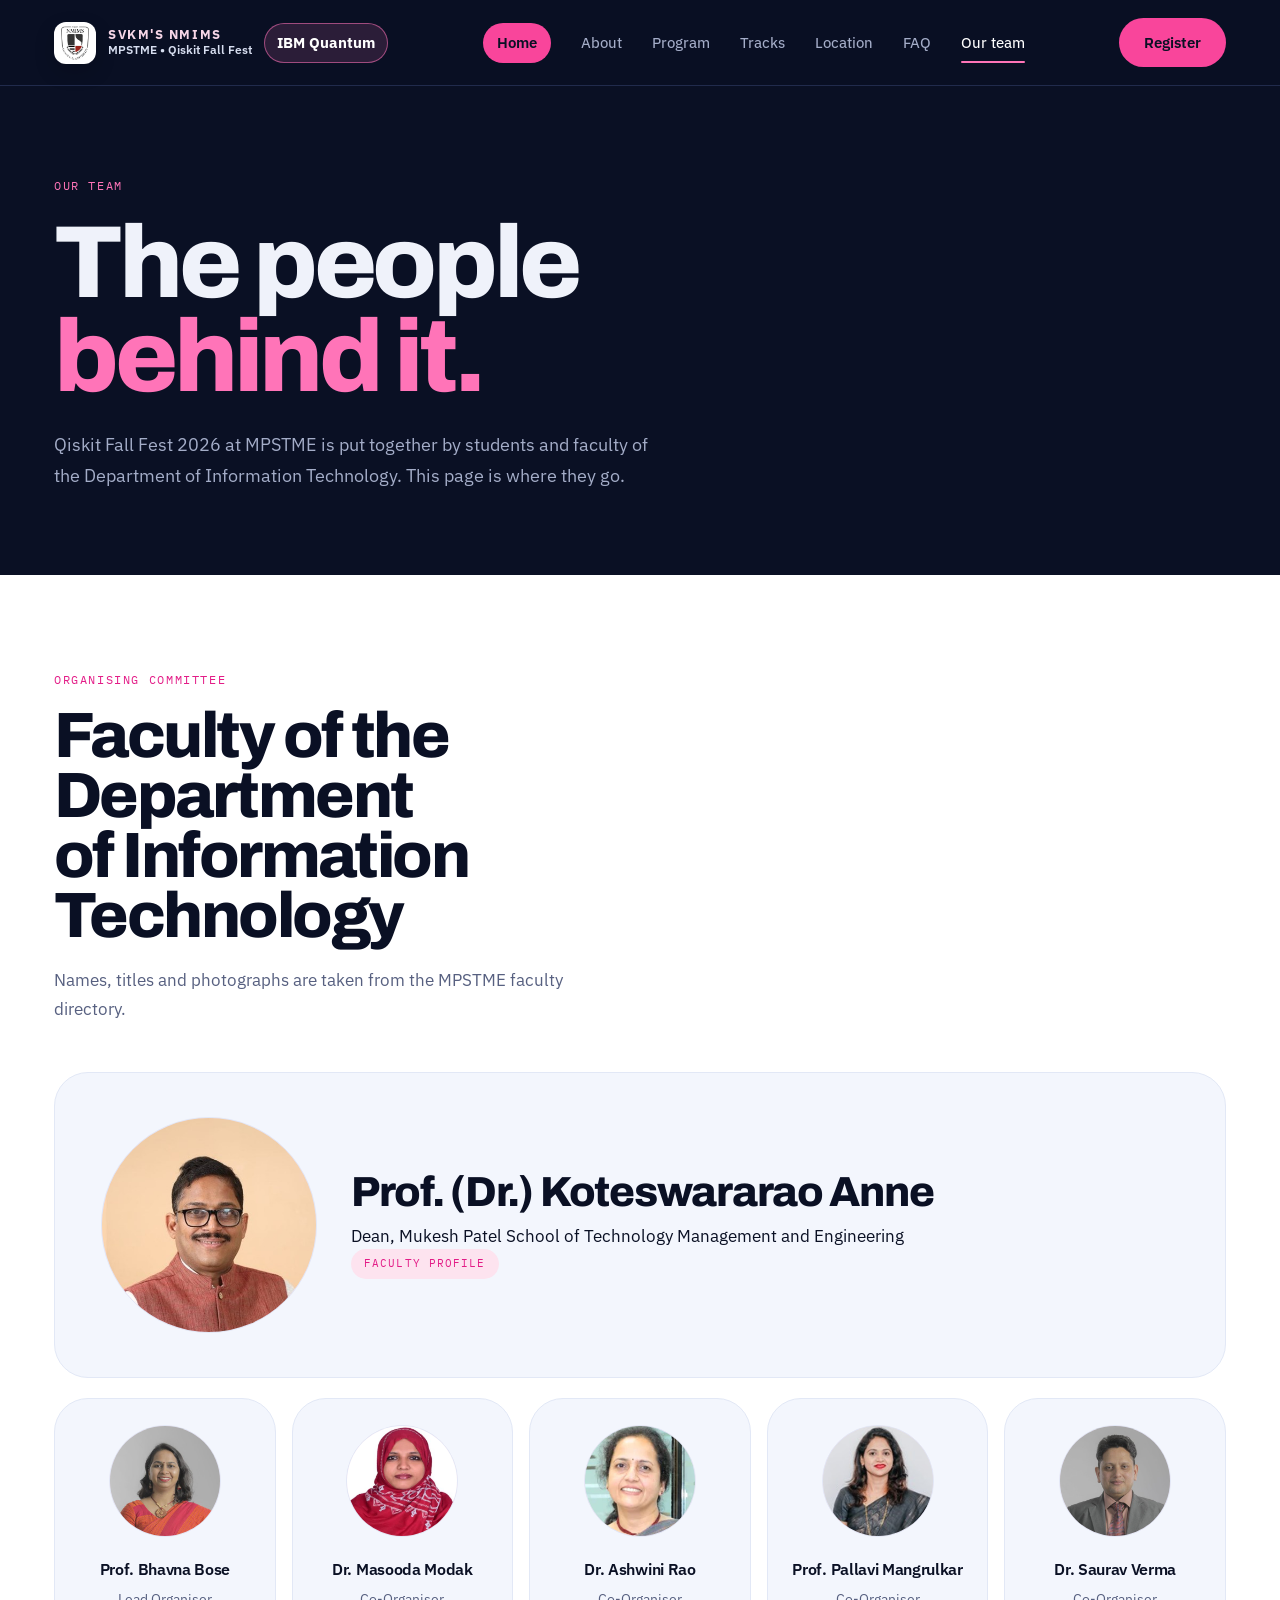
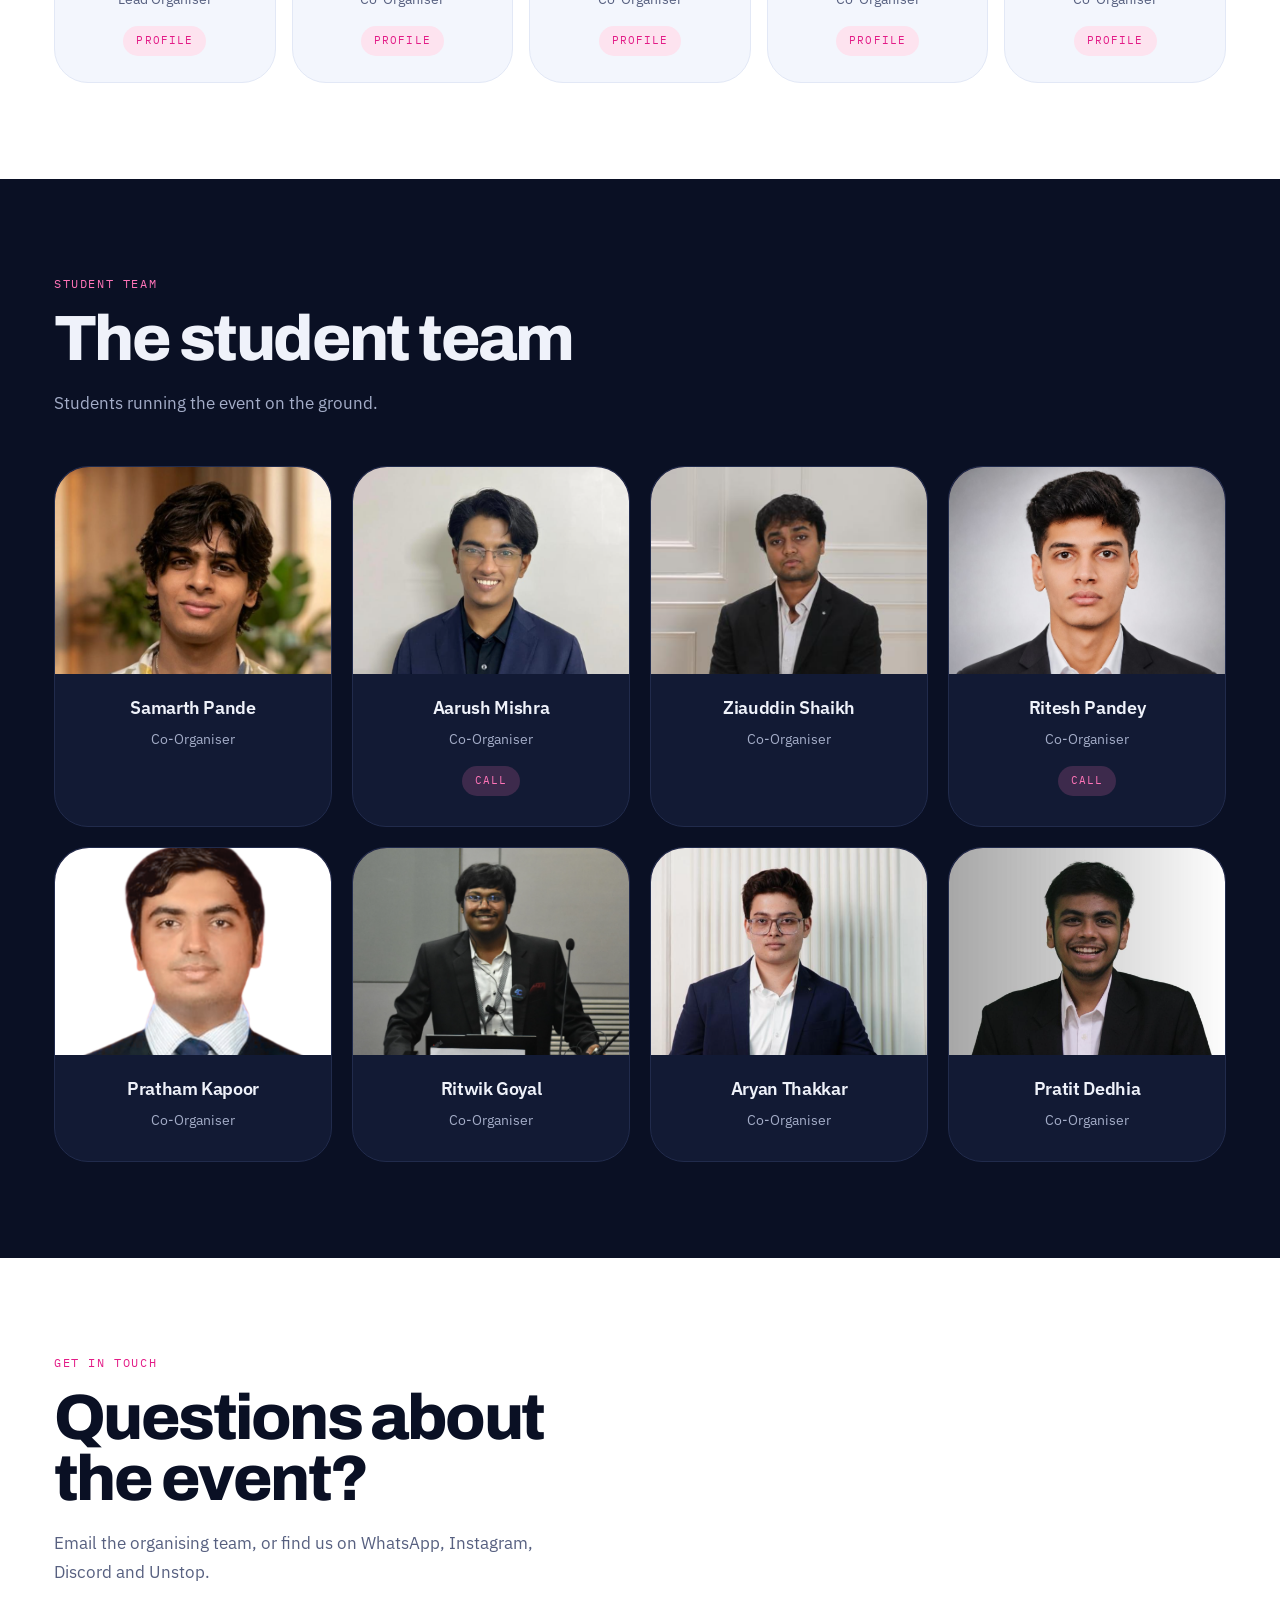
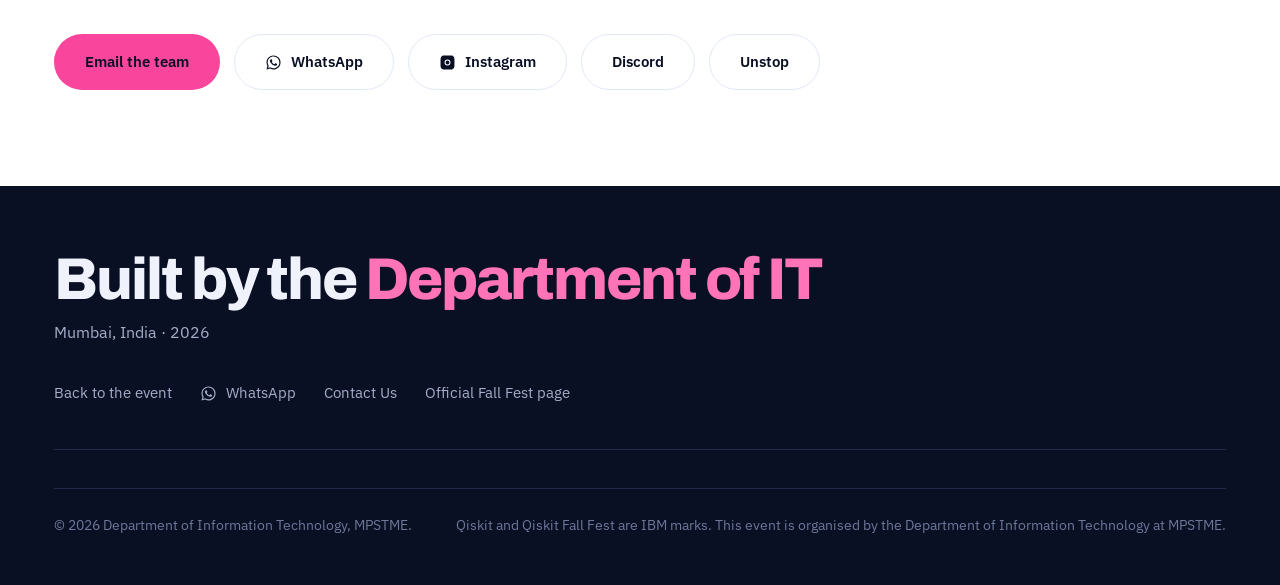
==== team.html @ a843809d "Finalchanges" ====
<!doctype html>
<html lang="en">
<head>
<meta charset="utf-8">
<meta name="viewport" content="width=device-width, initial-scale=1">
<title>Our team — Qiskit Fall Fest 2026 at MPSTME</title>
<meta name="description" content="The students and faculty organising Qiskit Fall Fest 2026 at MPSTME, Mumbai, from the Department of Information Technology.">
<meta name="theme-color" content="#0A1024">

<meta property="og:type" content="website">
<meta property="og:title" content="Our team — Qiskit Fall Fest 2026 at MPSTME">
<meta property="og:description" content="The students and faculty organising Qiskit Fall Fest 2026 at MPSTME, Mumbai.">
<meta property="og:image" content="https://ibm-qiskit-website.vercel.app/assets/og-image.png">
<meta property="og:image:width" content="1200">
<meta property="og:image:height" content="630">
<meta property="og:url" content="https://ibm-qiskit-website.vercel.app/team.html">
<meta name="twitter:card" content="summary_large_image">
<meta name="twitter:image" content="https://ibm-qiskit-website.vercel.app/assets/og-image.png">

<link rel="icon" href="assets/favicon.png">
<link rel="apple-touch-icon" href="assets/favicon.png">

<link rel="preconnect" href="https://fonts.gstatic.com" crossorigin>
<link rel="stylesheet" href="https://fonts.googleapis.com/css2?family=Archivo:wght@600;700;800&family=IBM+Plex+Sans:wght@400;450;500;600;700&family=IBM+Plex+Mono:wght@400;500&display=swap">
<style>
/* ============================================================
   Our team — shares the design language of index.html.
   Only the rules this page actually uses are repeated here.
   ============================================================ */
:root{
  --navy:#0A1024; --navy-2:#121A34; --navy-3:#1A2447; --navy-line:#212B4C;
  --white:#FFFFFF; --paper:#F3F6FD;
  --pink:#F9459B; --pink-lite:#FF74B8; --pink-deep:#E31C87;
  --display:'Archivo','IBM Plex Sans',ui-sans-serif,system-ui,sans-serif;
  --r-xl:34px; --r-lg:26px; --r-md:18px; --pill:999px;
}
.on-navy{
  --surface:var(--navy); --on:#EFF2FA; --muted:#A4ADC8; --faint:#6D7799;
  --card:var(--navy-2); --card-hover:var(--navy-3); --border:var(--navy-line);
  --accent:var(--pink-lite); --chip-bg:rgba(255,116,184,.18); --chip-fg:var(--pink-lite);
}
.on-white{
  --surface:var(--white); --on:#0A1024; --muted:#576080; --faint:#8B94B2;
  --card:var(--paper); --card-hover:#EAF0FC; --border:#E2E8F6;
  --accent:var(--pink-deep); --chip-bg:#FDE3EF; --chip-fg:var(--pink-deep);
}

*,*::before,*::after{box-sizing:border-box;}
html{-webkit-text-size-adjust:100%;scroll-behavior:smooth;}
body{
  margin:0;background:var(--navy);color:#EFF2FA;
  font-family:'IBM Plex Sans',ui-sans-serif,system-ui,sans-serif;
  font-size:16px;line-height:1.6;-webkit-font-smoothing:antialiased;overflow-x:hidden;
}
a{color:inherit;text-decoration:none;}
:focus-visible{outline:2px solid var(--pink-lite);outline-offset:3px;border-radius:6px;}
h1,h2,h3,h4{margin:0;text-wrap:balance;}
h1,h2{font-family:var(--display);font-weight:800;letter-spacing:-.04em;}
h3,h4{letter-spacing:-.02em;}
p{margin:0;}
img{max-width:100%;display:block;}
.shell{max-width:1220px;margin:0 auto;padding:0 24px;width:100%;}
.label{font-family:'IBM Plex Mono',ui-monospace,monospace;font-size:11.5px;letter-spacing:.14em;text-transform:uppercase;color:var(--accent);}

.skip{position:absolute;left:16px;top:-100px;z-index:200;background:var(--pink);color:#0A1024;font-weight:600;font-size:14.5px;padding:12px 22px;border-radius:var(--pill);transition:top .25s ease;}
.skip:focus{top:16px;}

/* ---------- buttons ---------- */
.btn{display:inline-flex;align-items:center;gap:10px;border-radius:var(--pill);border:1px solid transparent;font-size:15px;font-weight:600;padding:15px 30px;cursor:pointer;transition:background .3s,color .3s,border-color .3s,transform .3s;}
.btn-primary{background:var(--pink);color:#0A1024;}
.btn-primary:hover{background:var(--pink-lite);transform:translateY(-2px);}
.btn-ghost{background:transparent;color:var(--on);border-color:var(--border);}
.btn-ghost:hover{border-color:var(--accent);transform:translateY(-2px);}

/* ---------- nav ---------- */
.nav{position:fixed;top:0;left:0;right:0;z-index:100;background:rgba(10,16,36,.92);backdrop-filter:blur(14px);-webkit-backdrop-filter:blur(14px);border-bottom:1px solid var(--navy-line);}
.nav-in{display:flex;align-items:center;justify-content:space-between;gap:24px;padding:18px 0;}
.identity{display:flex;align-items:center;gap:12px;}
.brand{display:flex;align-items:center;gap:12px;font-weight:600;font-size:16.5px;white-space:nowrap;color:#EFF2FA;}
.ibm-quantum{display:inline-flex;align-items:center;padding:7px 12px;border:1px solid rgba(255,116,184,.55);border-radius:var(--pill);font-size:15px;font-weight:700;color:#fff;background:rgba(255,116,184,.14);}
.association-logos{display:flex;align-items:center;gap:8px;padding-left:14px;border-left:1px solid rgba(255,255,255,.2);}
.association-logos img{display:block;width:auto;height:36px;max-width:72px;object-fit:contain;background:#fff;padding:3px;border-radius:6px;}
.nav-links{display:flex;align-items:center;gap:30px;}
.nav-links a{position:relative;font-size:15px;font-weight:450;color:#A4ADC8;transition:color .25s;}
.nav-links a:hover{color:#fff;}
.nav-links a.home-link{padding:8px 14px;border-radius:var(--pill);background:var(--pink);color:#0A1024;font-weight:600;}
.nav-links a.home-link:hover{background:var(--pink-lite);color:#0A1024;}
.nav-links a[aria-current="page"]{color:#fff;}
.nav-links a[aria-current="page"]::after{content:"";position:absolute;left:0;right:0;bottom:-8px;height:2px;background:var(--pink-lite);border-radius:var(--pill);}
.nav .btn{padding:12px 24px;font-size:14.5px;}
.menu-btn{display:none;background:transparent;border:1px solid var(--navy-line);border-radius:var(--pill);color:#EFF2FA;font:inherit;font-size:14.5px;font-weight:500;padding:11px 22px;cursor:pointer;transition:border-color .3s;}
.menu-btn:hover{border-color:var(--pink-lite);}
.menu{display:none;overflow:hidden;max-height:0;transition:max-height .45s cubic-bezier(.3,.8,.3,1);}
.menu-in{padding:6px 0 22px;display:flex;flex-direction:column;gap:2px;}
.menu-in a{padding:14px 18px;border-radius:var(--r-md);font-size:16px;color:#A4ADC8;transition:background .25s,color .25s;}
.menu-in a:hover{background:var(--navy-2);color:#fff;}
.menu-in a.home-link{background:var(--pink);color:#0A1024;font-weight:600;}
.menu-in a.home-link:hover{background:var(--pink-lite);color:#0A1024;}
.menu-in .btn{margin-top:10px;justify-content:center;}
@media (max-width:980px){
  .nav-links{display:none;}
  .menu-btn{display:inline-block;}
  .menu{display:block;}
  .menu.open{max-height:460px;}
  .nav-in>.btn{display:none;}
}
@media (max-width:1280px){
  .association-logos{display:none;}
}
@media (max-width:600px){
  .brand{gap:6px;font-size:12.5px;}
  .ibm-quantum{padding:5px 7px;font-size:11px;}
}

/* ---------- page header ---------- */
.page-head{background:var(--surface);color:var(--on);padding:172px 0 84px;position:relative;overflow:hidden;}
.page-head h1{font-size:clamp(46px,8vw,104px);line-height:.92;margin:18px 0 26px;max-width:13ch;}
.page-head h1 .accent{color:var(--accent);}
.page-head p{font-size:18px;line-height:1.7;color:var(--muted);max-width:56ch;}

/* ---------- sections ---------- */
.sec{padding:96px 0;background:var(--surface);color:var(--on);position:relative;}
.sec-head{margin-bottom:48px;max-width:74ch;}
.sec-head .label{display:block;margin-bottom:16px;}
.sec-head h2{font-size:clamp(32px,5.4vw,64px);line-height:.94;max-width:16ch;}
.sec-head p{margin-top:20px;font-size:17px;color:var(--muted);line-height:1.7;max-width:52ch;}

/* ---------- team grid ---------- */
.team{display:grid;grid-template-columns:repeat(4,1fr);gap:20px;}
.team.five{grid-template-columns:repeat(5,1fr);gap:16px;}
.team.five .member{padding:26px 16px;}
.team.five .avatar{width:112px;height:112px;}
.team.five h3{font-size:16px;}
.member{
  background:var(--card);border:1px solid var(--border);border-radius:var(--r-xl);
  padding:30px 24px;text-align:center;
  display:flex;flex-direction:column;justify-content:flex-start;
  transition:transform .4s ease,border-color .4s ease,background .4s ease;
}
.member:hover{transform:translateY(-6px);border-color:var(--accent);background:var(--card-hover);}
.avatar{
  position:relative;
  width:132px;height:132px;border-radius:50%;margin:0 auto 20px;
  display:flex;align-items:center;justify-content:center;overflow:hidden;
  background:rgba(249,69,155,.14);border:1px solid var(--border);
  font-family:var(--display);font-weight:700;font-size:40px;letter-spacing:-.03em;color:var(--accent);
}
.avatar img{position:absolute;inset:0;width:100%;height:100%;object-fit:cover;}
.student-team .member{padding:0 24px 30px;}
.student-team .avatar{width:calc(100% + 48px);height:auto;aspect-ratio:4 / 3;margin:0 -24px 20px;border:0;border-radius:var(--r-xl) var(--r-xl) 0 0;font-size:0;}
.student-team .ritesh-photo{object-position:center 10%;}
.student-team .pratham-photo{object-position:center 15%;}
.member h3{font-size:18px;font-weight:600;margin-bottom:5px;}
.member .role{display:block;font-size:14px;color:var(--muted);}
.member .member-links{margin-top:auto;padding-top:16px;}
.member-links{display:flex;justify-content:center;flex-wrap:wrap;gap:8px;}
.member-links a{
  font-family:'IBM Plex Mono',monospace;font-size:11px;letter-spacing:.1em;text-transform:uppercase;
  color:var(--chip-fg);background:var(--chip-bg);border-radius:var(--pill);padding:6px 13px;transition:opacity .25s;
}
.member-links a:hover{opacity:.75;}
.member.tba{opacity:.72;border-style:dashed;}

/* the lead organiser gets a wider, featured card */
.lead-card{
  display:grid;grid-template-columns:auto 1fr;gap:34px;align-items:center;
  background:var(--card);border:1px solid var(--border);border-radius:var(--r-xl);
  padding:34px 38px;margin-bottom:20px;
  transition:transform .4s ease,border-color .4s ease;
}
.lead-card:hover{transform:translateY(-4px);border-color:var(--accent);}
.lead-card .avatar{width:184px;height:184px;margin:0;font-size:54px;flex:none;}
.dean-card{padding:44px 46px;}
.dean-card .avatar{width:216px;height:216px;font-size:62px;}
.dean-card h3{font-size:clamp(30px,4.4vw,52px);}
.dean-card .role{font-size:17.5px;max-width:38ch;}
@media (max-width:700px){.dean-card{padding:32px 24px;}.dean-card .avatar{width:170px;height:170px;}}
.lead-card h3{font-family:var(--display);font-weight:800;font-size:clamp(26px,3.6vw,42px);letter-spacing:-.03em;line-height:1;margin-bottom:10px;}
.lead-card .role{font-size:16.5px;margin-bottom:18px;}
.lead-card .member-links{justify-content:flex-start;}
@media (max-width:700px){
  .lead-card{grid-template-columns:1fr;justify-items:center;text-align:center;padding:30px 24px;}
  .lead-card .member-links{justify-content:center;}
}
.member.tba .avatar{color:var(--faint);background:transparent;}

/* ---------- footer ---------- */
.foot{background:var(--navy);color:#EFF2FA;padding:66px 0 48px;}
.built{display:flex;align-items:flex-end;justify-content:space-between;gap:36px;flex-wrap:wrap;padding-bottom:44px;margin-bottom:38px;border-bottom:1px solid var(--navy-line);}
.built h3{font-family:var(--display);font-weight:800;font-size:clamp(30px,4.6vw,62px);line-height:.94;letter-spacing:-.035em;margin-bottom:12px;}
.built h3 .accent{color:var(--pink-lite);}
.built .place{font-size:15.5px;color:#A4ADC8;}
.built-links{display:flex;flex-wrap:wrap;gap:12px 28px;font-size:15px;}
.built-links a{color:#A4ADC8;transition:color .25s;}
.built-links a:hover{color:#fff;}
.legal{display:flex;justify-content:space-between;gap:18px;flex-wrap:wrap;border-top:1px solid var(--navy-line);padding-top:26px;font-size:13.5px;color:#6D7799;}

@media (max-width:1180px){ .team.five{grid-template-columns:repeat(3,1fr);} }
@media (max-width:1000px){ .team,.team.five{grid-template-columns:repeat(2,1fr);} .sec{padding:72px 0;} .page-head{padding:132px 0 64px;} }
@media (max-width:560px){ .team,.team.five{grid-template-columns:1fr;} }

@media print{
  .nav,.skip{display:none !important;}
  *{background:transparent !important;color:#000 !important;}
  .member{border:1pt solid #999 !important;}
}

/* ---------- social icons ---------- */
.social-ico{width:17px;height:17px;flex:none;display:block;fill:currentColor;}
a:has(> .social-ico){display:inline-flex;align-items:center;gap:9px;}
</style>
</head>
<body>
<a class="skip" href="#main">Skip to content</a>

<header class="nav" id="nav">
  <div class="shell">
    <div class="nav-in">
      <div class="identity">
        <a class="brand" href="index.html" aria-label="SVKM's NMIMS MPSTME Qiskit Fall Fest">
          <img src="assets/nmims-logo-final.jpg" alt="SVKM's NMIMS logo" width="42" height="42" style="object-fit:contain;background:#fff;border-radius:12px;padding:4px;box-shadow:0 8px 20px rgba(0,0,0,.18);">
          <span style="display:flex;flex-direction:column;line-height:1.15;">
            <strong style="font-size:13px;letter-spacing:.12em;text-transform:uppercase;color:#F6D6E7;">SVKM'S NMIMS</strong>
            <span style="font-size:12px;color:#D7DEF0;">MPSTME • Qiskit Fall Fest</span>
          </span>
        </a>
        <a class="ibm-quantum" href="https://www.ibm.com/quantum" target="_blank" rel="noopener">IBM Quantum</a>
        <div class="association-logos" aria-label="In association with CSI MPSTME and Computer Society of India">
          <img src="assets/csi-mpstme-logo.png" alt="CSI MPSTME" width="72" height="36">
          <img src="assets/csi-logo.png" alt="Computer Society of India" width="72" height="36">
        </div>
      </div>
      <nav class="nav-links">
        <a class="home-link" href="index.html">Home</a>
        <a href="index.html#about">About</a>
        <a href="index.html#program">Program</a>
        <a href="index.html#tracks">Tracks</a>
        <a href="index.html#venue">Location</a>
        <a href="index.html#faq">FAQ</a>
        <a href="team.html" aria-current="page">Our team</a>
      </nav>
      <a class="btn btn-primary" href="https://forms.cloud.microsoft/Pages/ResponsePage.aspx?id=SEPx0bXxCUqsmX6_ITy8gUTjGoNv6r5Mg-uGk0FUzYRUQldSRUdJNUZYMjQzQ0g0N0JBTDYxWVNPTS4u" target="_blank" rel="noopener">Register</a>
      <button class="menu-btn" id="menuBtn" type="button" aria-expanded="false" aria-controls="menu">Menu</button>
    </div>
    <div class="menu" id="menu">
      <div class="menu-in">
        <a class="home-link" href="index.html">Home</a>
        <a href="index.html#about">About</a>
        <a href="index.html#program">Program</a>
        <a href="index.html#tracks">Tracks</a>
        <a href="index.html#speakers">Speakers</a>
        <a href="index.html#venue">Location</a>
        <a href="index.html#faq">FAQ</a>
        <a href="team.html" aria-current="page">Our team</a>
        <a class="btn btn-primary" href="https://forms.cloud.microsoft/Pages/ResponsePage.aspx?id=SEPx0bXxCUqsmX6_ITy8gUTjGoNv6r5Mg-uGk0FUzYRUQldSRUdJNUZYMjQzQ0g0N0JBTDYxWVNPTS4u" target="_blank" rel="noopener">Register</a>
      </div>
    </div>
  </div>
</header>

<main id="main" tabindex="-1">

<section class="page-head on-navy">
  <div class="shell">
    <span class="label">Our team</span>
    <h1>The people <span class="accent">behind it.</span></h1>
    <p>Qiskit Fall Fest 2026 at MPSTME is put together by students and faculty of the Department of Information Technology. This page is where they go.</p>
  </div>
</section>

<section class="sec on-white">
  <div class="shell">
    <div class="sec-head">
      <span class="label">Organising committee</span>
      <h2>Faculty of the Department of Information Technology</h2>
      <p>Names, titles and photographs are taken from the MPSTME faculty directory.</p>
    </div>

    <div class="lead-card dean-card">
      <div class="avatar">KA<img src="assets/team-koteswararao-anne.jpg" alt="Prof. (Dr.) Koteswararao Anne" width="216" height="216" onerror="this.remove()"></div>
      <div class="body">
        <h3>Prof. (Dr.) Koteswararao Anne</h3>
        <span class="role">Dean, Mukesh Patel School of Technology Management and Engineering</span>
        <div class="member-links">
          <a href="https://engineering.nmims.edu/faculty/dr-koteswararao-anne/" target="_blank" rel="noopener">Faculty profile</a>
        </div>
      </div>
    </div>

    <div class="team five">
      <article class="member">
        <div class="avatar">BB<img src="assets/team-bhavna-bose.jpg" alt="Prof. Bhavna Bose" width="132" height="132" onerror="this.remove()"></div>
        <h3>Prof. Bhavna Bose</h3>
        <span class="role">Lead Organiser</span>
        <div class="member-links"><a href="https://engineering.nmims.edu/faculty/prof-bhavna-bose/" target="_blank" rel="noopener">Profile</a></div>
      </article>
      <article class="member">
        <div class="avatar">MM<img src="assets/team-masooda-modak.jpg" alt="Dr. Masooda Modak" onerror="this.remove()" width="132" height="132"></div>
        <h3>Dr. Masooda Modak</h3>
        <span class="role">Co-Organiser</span>
        <div class="member-links"><a href="https://engineering.nmims.edu/faculty/prof-masooda-modak/" target="_blank" rel="noopener">Profile</a></div>
      </article>
      <article class="member">
        <div class="avatar">AR<img src="assets/team-ashwini-rao.jpg" alt="Dr. Ashwini Rao" onerror="this.remove()" width="132" height="132"></div>
        <h3>Dr. Ashwini Rao</h3>
        <span class="role">Co-Organiser</span>
        <div class="member-links"><a href="https://engineering.nmims.edu/faculty/dr-ashwini-rao/" target="_blank" rel="noopener">Profile</a></div>
      </article>
      <article class="member">
        <div class="avatar">PM<img src="assets/team-pallavi-mangrulkar.jpg" alt="Prof. Pallavi Mangrulkar" width="132" height="132" onerror="this.remove()"></div>
        <h3>Prof. Pallavi Mangrulkar</h3>
        <span class="role">Co-Organiser</span>
        <div class="member-links"><a href="https://engineering.nmims.edu/faculty/prof-pallavi-mangrulkar/" target="_blank" rel="noopener">Profile</a></div>
      </article>
      <article class="member">
        <div class="avatar">SV<img src="assets/team-saurav-verma.jpg" alt="Dr. Saurav Verma" onerror="this.remove()" width="132" height="132"></div>
        <h3>Dr. Saurav Verma</h3>
        <span class="role">Co-Organiser</span>
        <div class="member-links"><a href="https://engineering.nmims.edu/faculty/dr-saurav-verma/" target="_blank" rel="noopener">Profile</a></div>
      </article>
    </div>
  </div>
</section>

<section class="sec on-navy">
  <div class="shell">
    <div class="sec-head">
      <span class="label">Student team</span>
      <h2>The student team</h2>
      <p>Students running the event on the ground.</p>
    </div>
    <div class="team student-team">
      <article class="member">
        <div class="avatar"><img src="assets/samarth-pande.png" alt="Samarth Pande" width="132" height="132"></div>
        <h3>Samarth Pande</h3>
        <span class="role">Co-Organiser</span>
      </article>
      <article class="member">
        <div class="avatar"><img src="assets/aarush-mishra.png" alt="Aarush Mishra" width="132" height="132"></div>
        <h3>Aarush Mishra</h3>
        <span class="role">Co-Organiser</span>
        <div class="member-links"><a href="tel:+919321694430">Call</a></div>
      </article>
      <article class="member">
        <div class="avatar"><img src="assets/ziauddin-shaikh.png" alt="Ziauddin Shaikh" width="132" height="132"></div>
        <h3>Ziauddin Shaikh</h3>
        <span class="role">Co-Organiser</span>
      </article>
      <article class="member">
        <div class="avatar"><img class="ritesh-photo" src="assets/ritesh-pandey.jpg" alt="Ritesh Pandey" width="132" height="132"></div>
        <h3>Ritesh Pandey</h3>
        <span class="role">Co-Organiser</span>
        <div class="member-links"><a href="tel:+919987827154">Call</a></div>
      </article>
      <article class="member">
        <div class="avatar"><img class="pratham-photo" src="assets/pratham-kapoor.png" alt="Pratham Kapoor" width="132" height="132"></div>
        <h3>Pratham Kapoor</h3>
        <span class="role">Co-Organiser</span>
      </article>
      <article class="member">
        <div class="avatar"><img src="assets/ritwik-goyal.png" alt="Ritwik Goyal" width="132" height="132"></div>
        <h3>Ritwik Goyal</h3>
        <span class="role">Co-Organiser</span>
      </article>
      <article class="member">
        <div class="avatar"><img src="assets/aryan-thakkar.png" alt="Aryan Thakkar" width="132" height="132"></div>
        <h3>Aryan Thakkar</h3>
        <span class="role">Co-Organiser</span>
      </article>
      <article class="member">
        <div class="avatar"><img src="assets/pratit-dedhia.png" alt="Pratit Dedhia" width="132" height="132"></div>
        <h3>Pratit Dedhia</h3>
        <span class="role">Co-Organiser</span>
      </article>
    </div>
  </div>
</section>

<section class="sec on-white">
  <div class="shell">
    <div class="sec-head">
      <span class="label">Get in touch</span>
      <h2>Questions about the event?</h2>
      <p>Email the organising team, or find us on WhatsApp, Instagram, Discord and Unstop.</p>
    </div>
    <div style="display:flex;gap:14px;flex-wrap:wrap;">
      <a class="btn btn-primary" href="mailto:qiskitfallfest.mpstme@gmail.com">Email the team</a>
      <a class="btn btn-ghost" href="https://wa.me/919321694430" target="_blank" rel="noopener"><svg class="social-ico" viewBox="0 0 24 24" aria-hidden="true"><path d="M12.04 2C6.58 2 2.13 6.45 2.13 11.91c0 1.75.46 3.46 1.32 4.96L2 22l5.25-1.38a9.9 9.9 0 004.79 1.22h.01c5.46 0 9.91-4.45 9.91-9.91 0-2.65-1.03-5.14-2.9-7.01A9.82 9.82 0 0012.04 2zm0 18.13a8.2 8.2 0 01-4.19-1.15l-.3-.18-3.12.82.83-3.04-.2-.31a8.22 8.22 0 01-1.26-4.36c0-4.54 3.7-8.23 8.24-8.23a8.2 8.2 0 018.23 8.24c0 4.54-3.69 8.21-8.23 8.21zm4.52-6.16c-.25-.12-1.47-.72-1.69-.81-.23-.08-.39-.12-.56.13-.16.24-.64.8-.78.97-.15.16-.29.18-.53.06-.25-.12-1.05-.39-1.99-1.23-.74-.66-1.23-1.47-1.38-1.71-.14-.25-.02-.38.11-.5.11-.11.25-.29.37-.43.12-.15.16-.25.25-.41.08-.17.04-.31-.02-.43-.06-.12-.55-1.34-.76-1.83-.2-.48-.4-.42-.55-.42l-.47-.01c-.16 0-.43.06-.65.31-.22.24-.86.84-.86 2.05s.88 2.38 1 2.54c.13.17 1.73 2.65 4.19 3.71.58.26 1.04.41 1.4.52.59.19 1.13.16 1.55.1.47-.07 1.47-.6 1.67-1.18.21-.58.21-1.07.15-1.18-.06-.11-.22-.17-.47-.29z"/></svg>WhatsApp</a>
      <a class="btn btn-ghost" href="https://www.instagram.com/qiskitff.mpstme" target="_blank" rel="noopener"><svg class="social-ico" viewBox="0 0 24 24" aria-hidden="true"><path d="M12 2.16c3.2 0 3.58.01 4.85.07 1.17.05 1.8.25 2.23.41.56.22.96.48 1.38.9.42.42.68.82.9 1.38.16.42.36 1.06.41 2.23.06 1.27.07 1.65.07 4.85s-.01 3.58-.07 4.85c-.05 1.17-.25 1.8-.41 2.23-.22.56-.48.96-.9 1.38-.42.42-.82.68-1.38.9-.42.16-1.06.36-2.23.41-1.27.06-1.65.07-4.85.07s-3.58-.01-4.85-.07c-1.17-.05-1.8-.25-2.23-.41-.56-.22-.96-.48-1.38-.9-.42-.42-.68-.82-.9-1.38-.16-.42-.36-1.06-.41-2.23C2.17 15.58 2.16 15.2 2.16 12s.01-3.58.07-4.85c.05-1.17.25-1.8.41-2.23.22-.56.48-.96.9-1.38.42-.42.82-.68 1.38-.9.42-.16 1.06-.36 2.23-.41C8.42 2.17 8.8 2.16 12 2.16zm0 5.68a4.16 4.16 0 100 8.32 4.16 4.16 0 000-8.32zm0 6.86a2.7 2.7 0 110-5.4 2.7 2.7 0 010 5.4zm5.3-7.02a.97.97 0 11-1.94 0 .97.97 0 011.94 0z"/></svg>Instagram</a>
      <a class="btn btn-ghost" href="https://discord.gg/nc957aGBz" target="_blank" rel="noopener">Discord</a>
      <a class="btn btn-ghost" href="https://unstop.com/p/qiskit-fall-fest-at-mpstme-mukesh-patel-school-of-technology-management-and-engineering-nmims-mumbai-1748182#tab-discussion" target="_blank" rel="noopener">Unstop</a>
    </div>
  </div>
</section>

</main>

<footer class="foot">
  <div class="shell">
    <div class="built">
      <div>
        <h3>Built by the <span class="accent">Department of IT</span></h3>
        <span class="place">Mumbai, India · 2026</span>
      </div>
      <div class="built-links">
        <a href="index.html">Back to the event</a>
        <a href="https://wa.me/919321694430" target="_blank" rel="noopener"><svg class="social-ico" viewBox="0 0 24 24" aria-hidden="true"><path d="M12.04 2C6.58 2 2.13 6.45 2.13 11.91c0 1.75.46 3.46 1.32 4.96L2 22l5.25-1.38a9.9 9.9 0 004.79 1.22h.01c5.46 0 9.91-4.45 9.91-9.91 0-2.65-1.03-5.14-2.9-7.01A9.82 9.82 0 0012.04 2zm0 18.13a8.2 8.2 0 01-4.19-1.15l-.3-.18-3.12.82.83-3.04-.2-.31a8.22 8.22 0 01-1.26-4.36c0-4.54 3.7-8.23 8.24-8.23a8.2 8.2 0 018.23 8.24c0 4.54-3.69 8.21-8.23 8.21zm4.52-6.16c-.25-.12-1.47-.72-1.69-.81-.23-.08-.39-.12-.56.13-.16.24-.64.8-.78.97-.15.16-.29.18-.53.06-.25-.12-1.05-.39-1.99-1.23-.74-.66-1.23-1.47-1.38-1.71-.14-.25-.02-.38.11-.5.11-.11.25-.29.37-.43.12-.15.16-.25.25-.41.08-.17.04-.31-.02-.43-.06-.12-.55-1.34-.76-1.83-.2-.48-.4-.42-.55-.42l-.47-.01c-.16 0-.43.06-.65.31-.22.24-.86.84-.86 2.05s.88 2.38 1 2.54c.13.17 1.73 2.65 4.19 3.71.58.26 1.04.41 1.4.52.59.19 1.13.16 1.55.1.47-.07 1.47-.6 1.67-1.18.21-.58.21-1.07.15-1.18-.06-.11-.22-.17-.47-.29z"/></svg>WhatsApp</a>
        <a href="mailto:qiskitfallfest.mpstme@gmail.com">Contact Us</a>
        <a href="https://www.ibm.com/quantum/blog/qiskit-fall-fest-2026">Official Fall Fest page</a>
      </div>
    </div>
    <div class="legal">
      <span>© 2026 Department of Information Technology, MPSTME.</span>
      <span>Qiskit and Qiskit Fall Fest are IBM marks. This event is organised by the Department of Information Technology at MPSTME.</span>
    </div>
  </div>
</footer>

<script>
(function(){
  var menuBtn = document.getElementById('menuBtn');
  var menu = document.getElementById('menu');
  function setMenu(open){
    menu.classList.toggle('open', open);
    menuBtn.setAttribute('aria-expanded', open ? 'true' : 'false');
    menuBtn.textContent = open ? 'Close' : 'Menu';
  }
  menuBtn.addEventListener('click', function(){ setMenu(!menu.classList.contains('open')); });
  menu.addEventListener('click', function(e){ if(e.target.closest('a')) setMenu(false); });
  addEventListener('keydown', function(e){ if(e.key === 'Escape') setMenu(false); });
})();
</script>
</body>
</html>
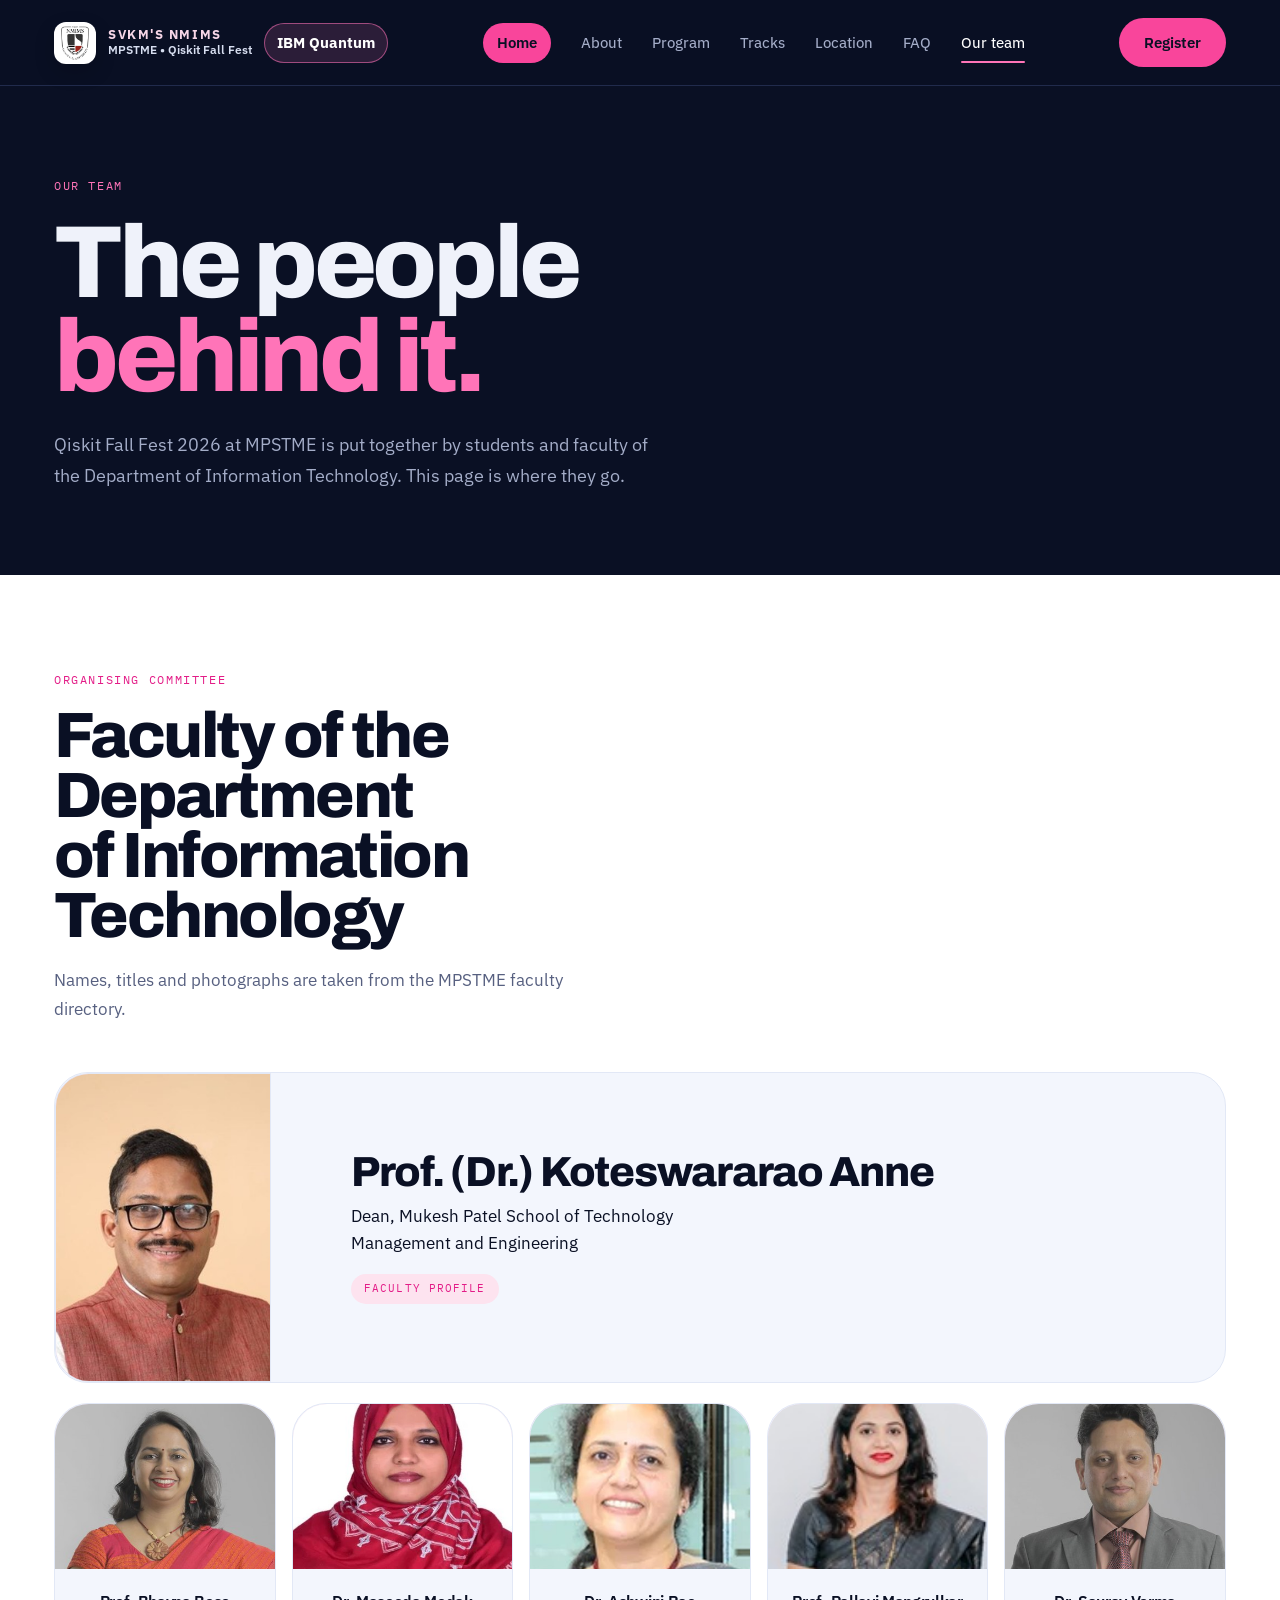
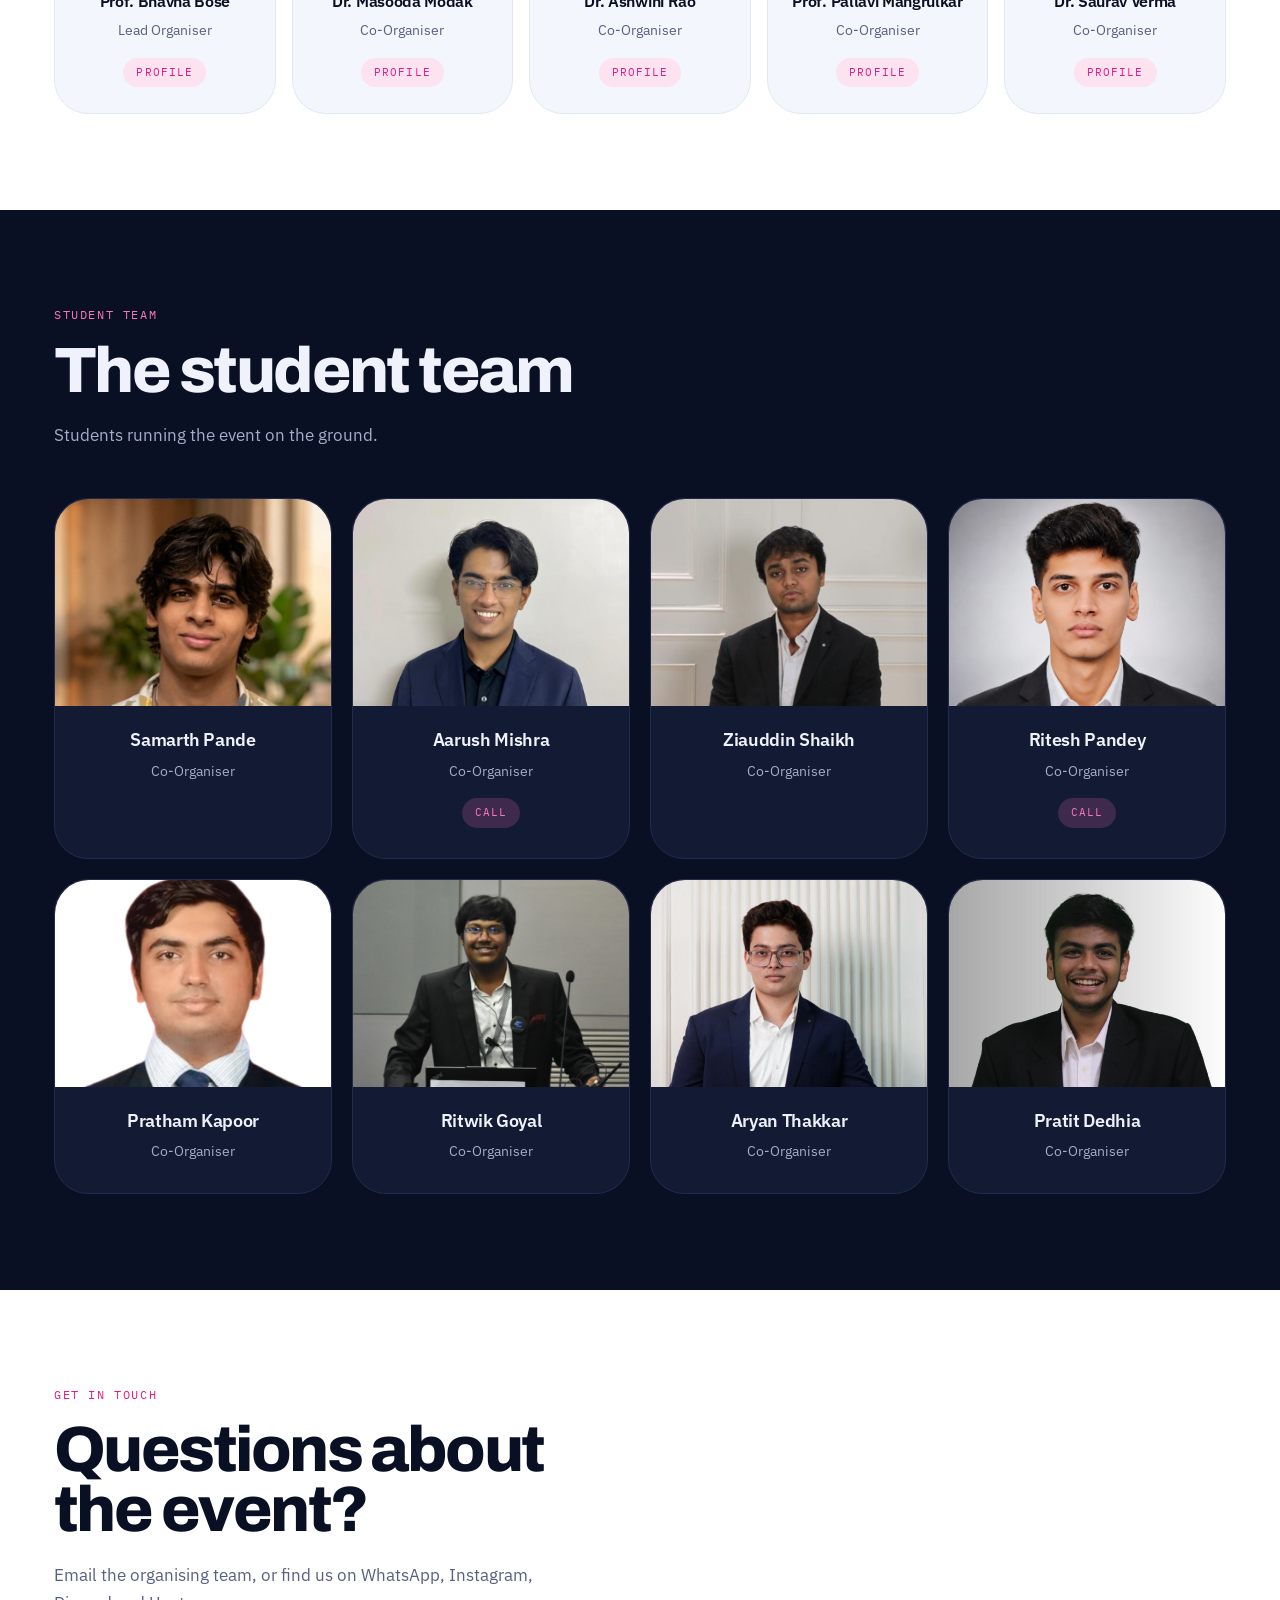
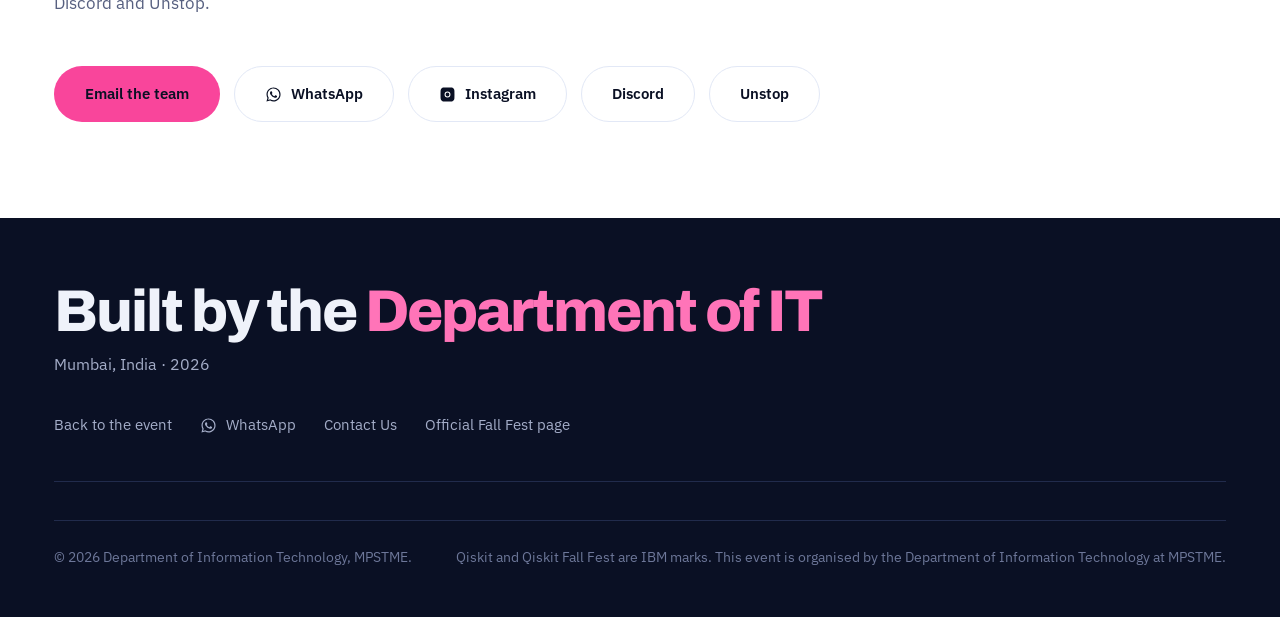
==== commit 429d1c3d: "FacultyimageAnalysis" ====
--- a/team.html
+++ b/team.html
@@ -150,6 +150,9 @@
 .student-team .avatar{width:calc(100% + 48px);height:auto;aspect-ratio:4 / 3;margin:0 -24px 20px;border:0;border-radius:var(--r-xl) var(--r-xl) 0 0;font-size:0;}
 .student-team .ritesh-photo{object-position:center 10%;}
 .student-team .pratham-photo{object-position:center 15%;}
+.team.five .member{padding:0 16px 26px;}
+.team.five .avatar{width:calc(100% + 32px);height:auto;aspect-ratio:4 / 3;margin:0 -16px 20px;border:0;border-radius:var(--r-xl) var(--r-xl) 0 0;font-size:0;}
+.team.five .avatar img{display:block;width:100%;height:100%;padding:0;border:0;background:transparent;object-fit:cover;}
 .member h3{font-size:18px;font-weight:600;margin-bottom:5px;}
 .member .role{display:block;font-size:14px;color:var(--muted);}
 .member .member-links{margin-top:auto;padding-top:16px;}
@@ -170,8 +173,9 @@
 }
 .lead-card:hover{transform:translateY(-4px);border-color:var(--accent);}
 .lead-card .avatar{width:184px;height:184px;margin:0;font-size:54px;flex:none;}
-.dean-card{padding:44px 46px;}
-.dean-card .avatar{width:216px;height:216px;font-size:62px;}
+.dean-card{padding:0;height:311.2px;overflow:hidden;}
+.dean-card .avatar{width:216px;height:auto;align-self:stretch;margin:0;border-radius:var(--r-xl) 0 0 var(--r-xl);font-size:62px;}
+.dean-card .body{display:flex;flex-direction:column;justify-content:center;padding:26px 46px;}
 .dean-card h3{font-size:clamp(30px,4.4vw,52px);}
 .dean-card .role{font-size:17.5px;max-width:38ch;}
 @media (max-width:700px){.dean-card{padding:32px 24px;}.dean-card .avatar{width:170px;height:170px;}}
@@ -181,6 +185,11 @@
 @media (max-width:700px){
   .lead-card{grid-template-columns:1fr;justify-items:center;text-align:center;padding:30px 24px;}
   .lead-card .member-links{justify-content:center;}
+}
+@media (max-width:700px){
+  .dean-card{padding:0;height:auto;min-height:0;}
+  .dean-card .avatar{width:100%;height:auto;aspect-ratio:4 / 3;align-self:auto;border-radius:var(--r-xl) var(--r-xl) 0 0;}
+  .dean-card .body{padding:26px 24px;}
 }
 .member.tba .avatar{color:var(--faint);background:transparent;}
 
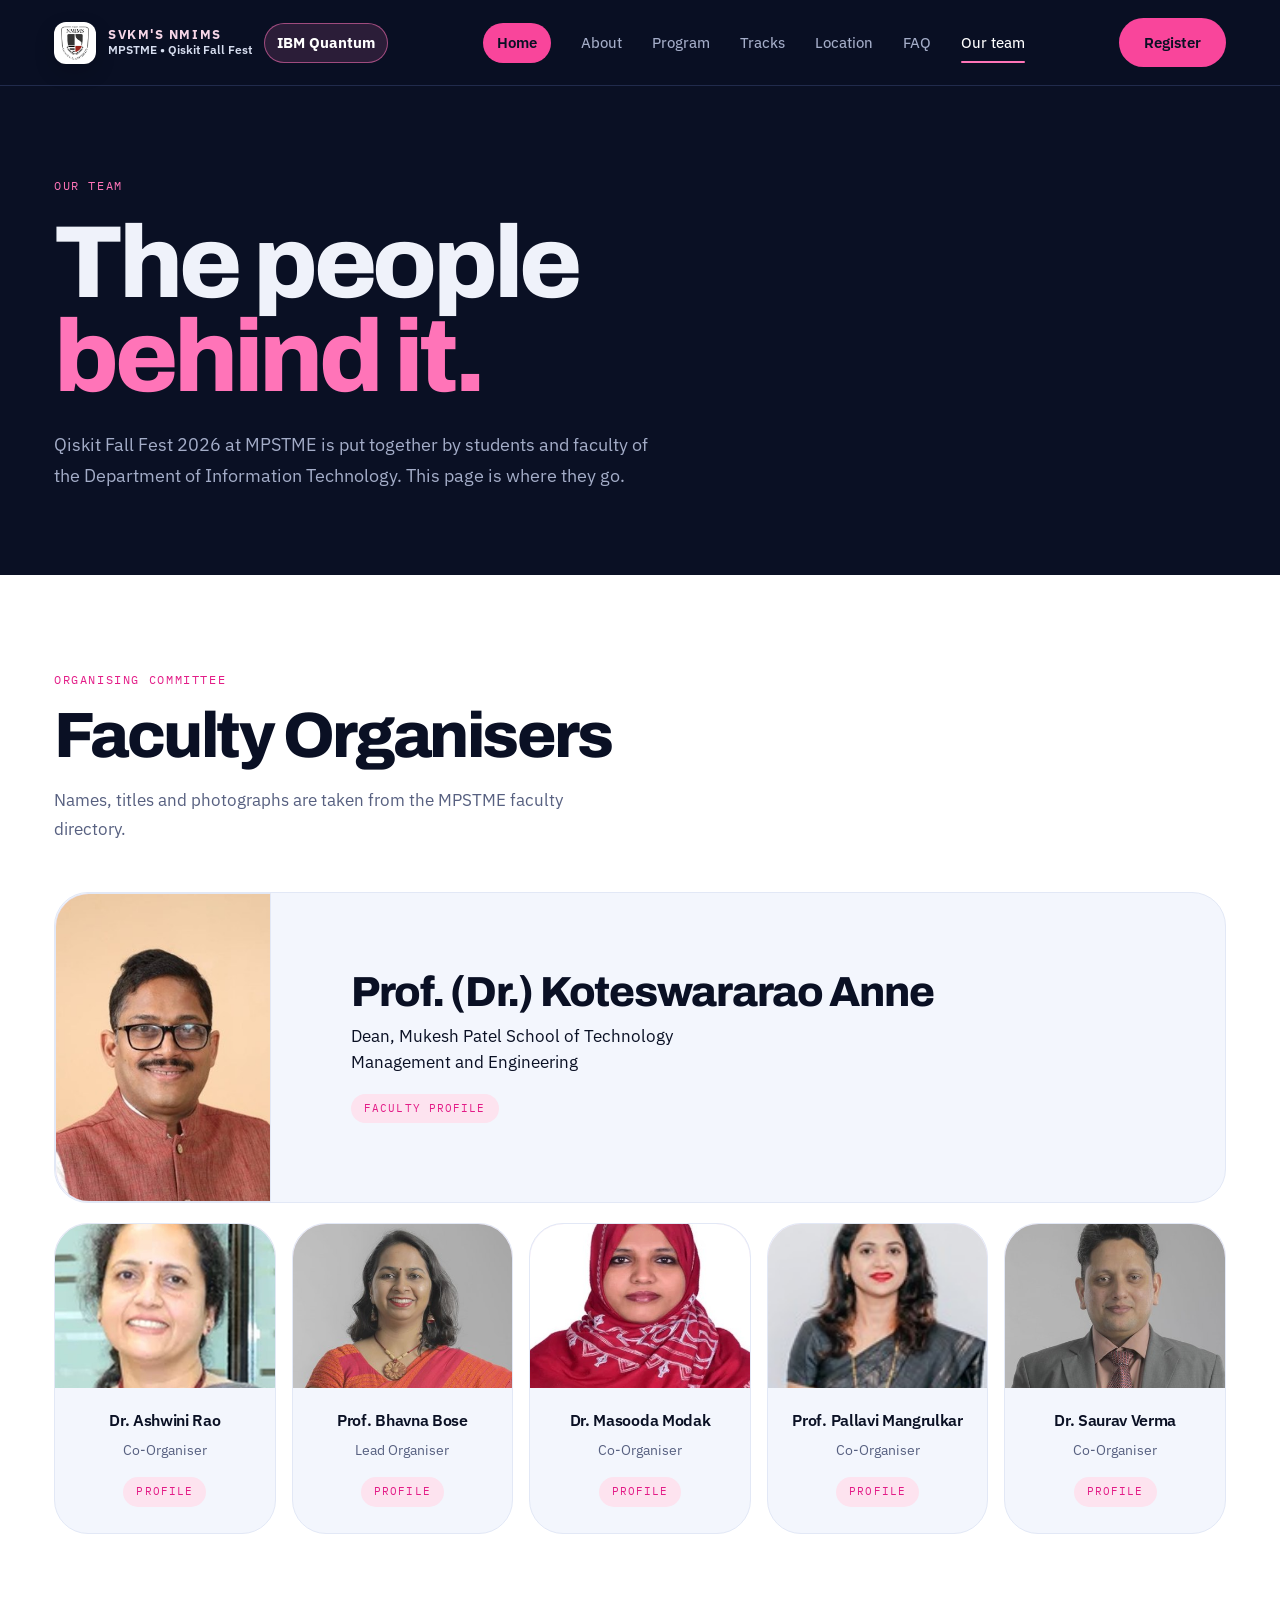
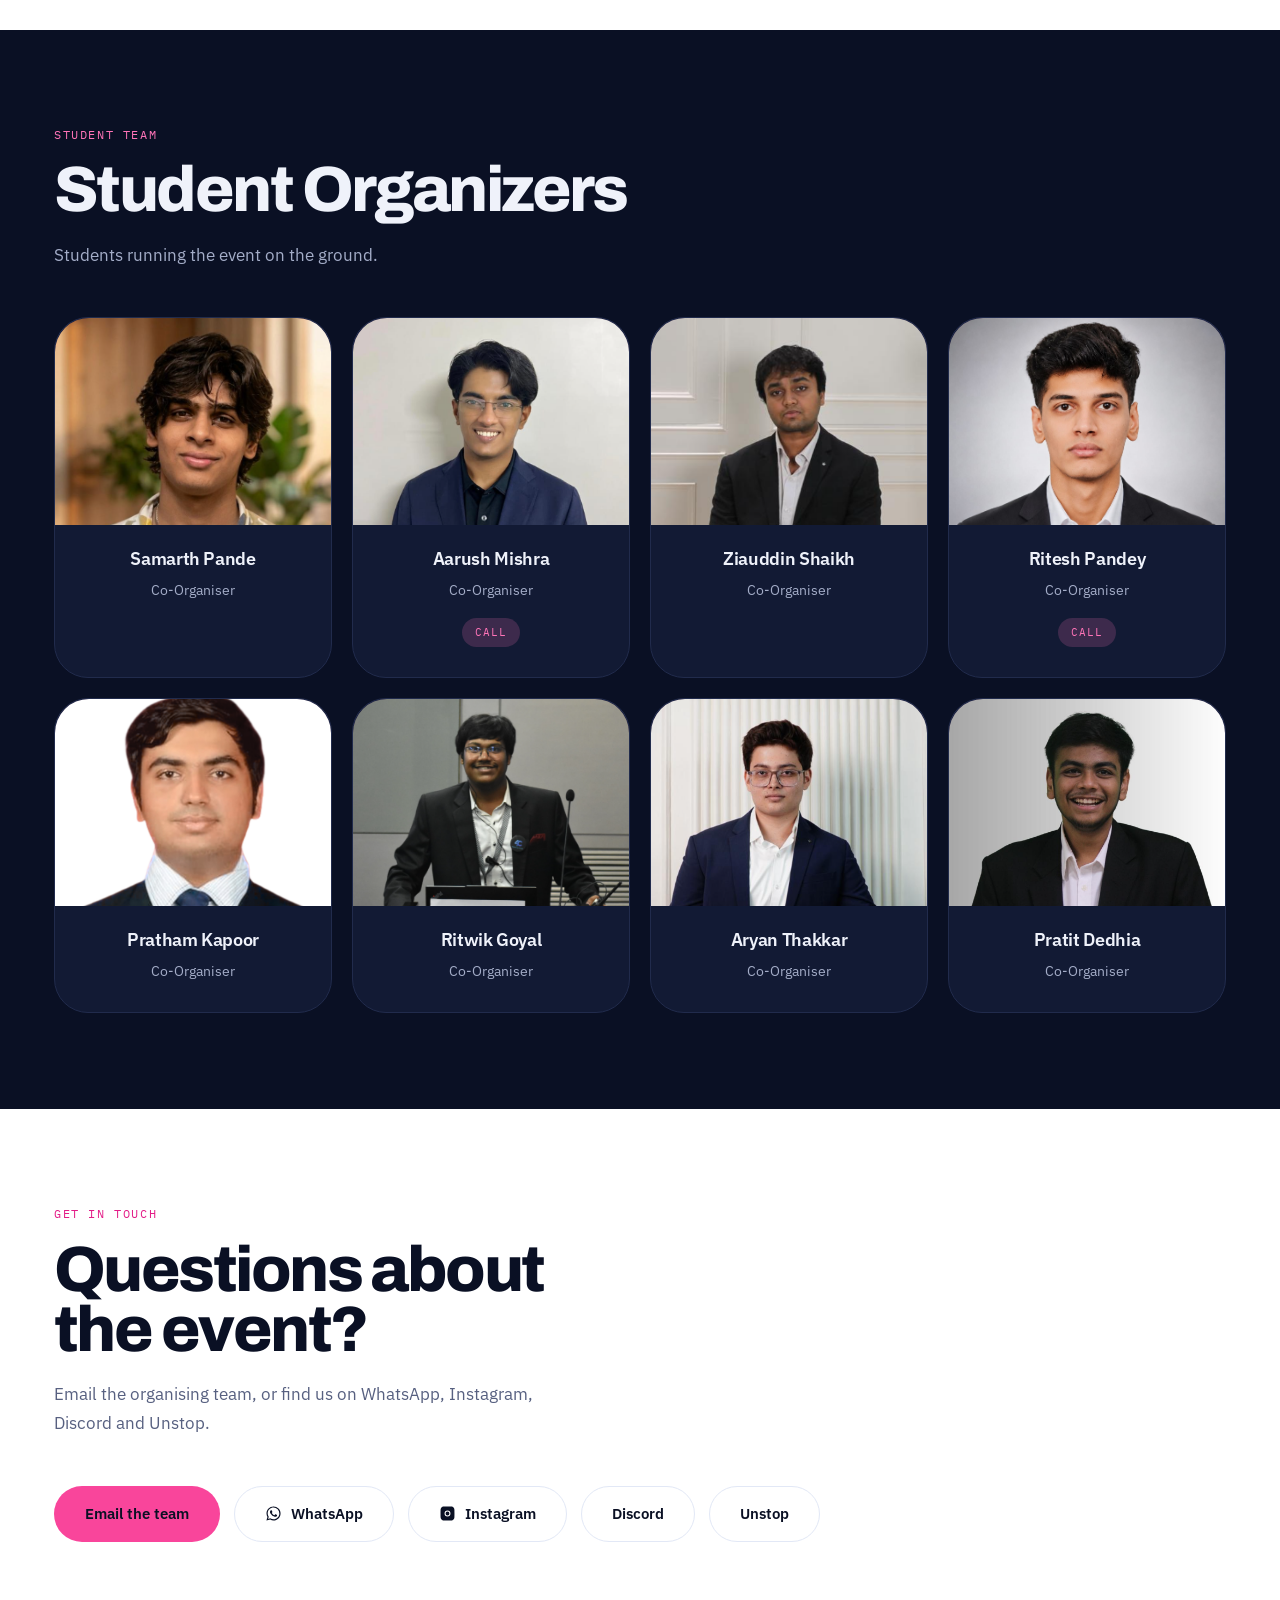
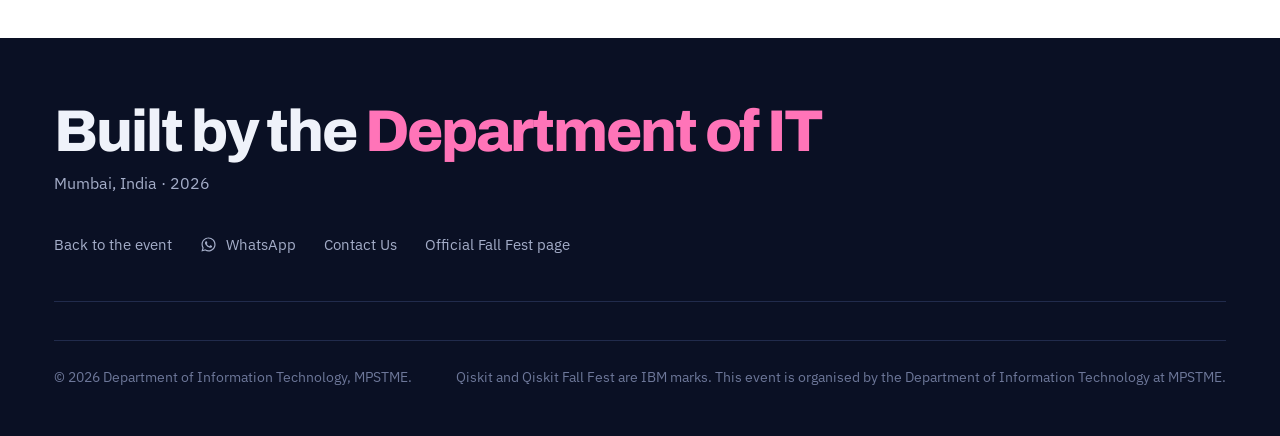
==== commit 97696601: "FinalWebsite" ====
--- a/team.html
+++ b/team.html
@@ -281,7 +281,7 @@
   <div class="shell">
     <div class="sec-head">
       <span class="label">Organising committee</span>
-      <h2>Faculty of the Department of Information Technology</h2>
+      <h2>Faculty Organisers</h2>
       <p>Names, titles and photographs are taken from the MPSTME faculty directory.</p>
     </div>
 
@@ -298,6 +298,12 @@
 
     <div class="team five">
       <article class="member">
+        <div class="avatar">AR<img src="assets/team-ashwini-rao.jpg" alt="Dr. Ashwini Rao" onerror="this.remove()" width="132" height="132"></div>
+        <h3>Dr. Ashwini Rao</h3>
+        <span class="role">Co-Organiser</span>
+        <div class="member-links"><a href="https://engineering.nmims.edu/faculty/dr-ashwini-rao/" target="_blank" rel="noopener">Profile</a></div>
+      </article>
+      <article class="member">
         <div class="avatar">BB<img src="assets/team-bhavna-bose.jpg" alt="Prof. Bhavna Bose" width="132" height="132" onerror="this.remove()"></div>
         <h3>Prof. Bhavna Bose</h3>
         <span class="role">Lead Organiser</span>
@@ -310,12 +316,6 @@
         <div class="member-links"><a href="https://engineering.nmims.edu/faculty/prof-masooda-modak/" target="_blank" rel="noopener">Profile</a></div>
       </article>
       <article class="member">
-        <div class="avatar">AR<img src="assets/team-ashwini-rao.jpg" alt="Dr. Ashwini Rao" onerror="this.remove()" width="132" height="132"></div>
-        <h3>Dr. Ashwini Rao</h3>
-        <span class="role">Co-Organiser</span>
-        <div class="member-links"><a href="https://engineering.nmims.edu/faculty/dr-ashwini-rao/" target="_blank" rel="noopener">Profile</a></div>
-      </article>
-      <article class="member">
         <div class="avatar">PM<img src="assets/team-pallavi-mangrulkar.jpg" alt="Prof. Pallavi Mangrulkar" width="132" height="132" onerror="this.remove()"></div>
         <h3>Prof. Pallavi Mangrulkar</h3>
         <span class="role">Co-Organiser</span>
@@ -335,7 +335,7 @@
   <div class="shell">
     <div class="sec-head">
       <span class="label">Student team</span>
-      <h2>The student team</h2>
+      <h2>Student Organizers</h2>
       <p>Students running the event on the ground.</p>
     </div>
     <div class="team student-team">
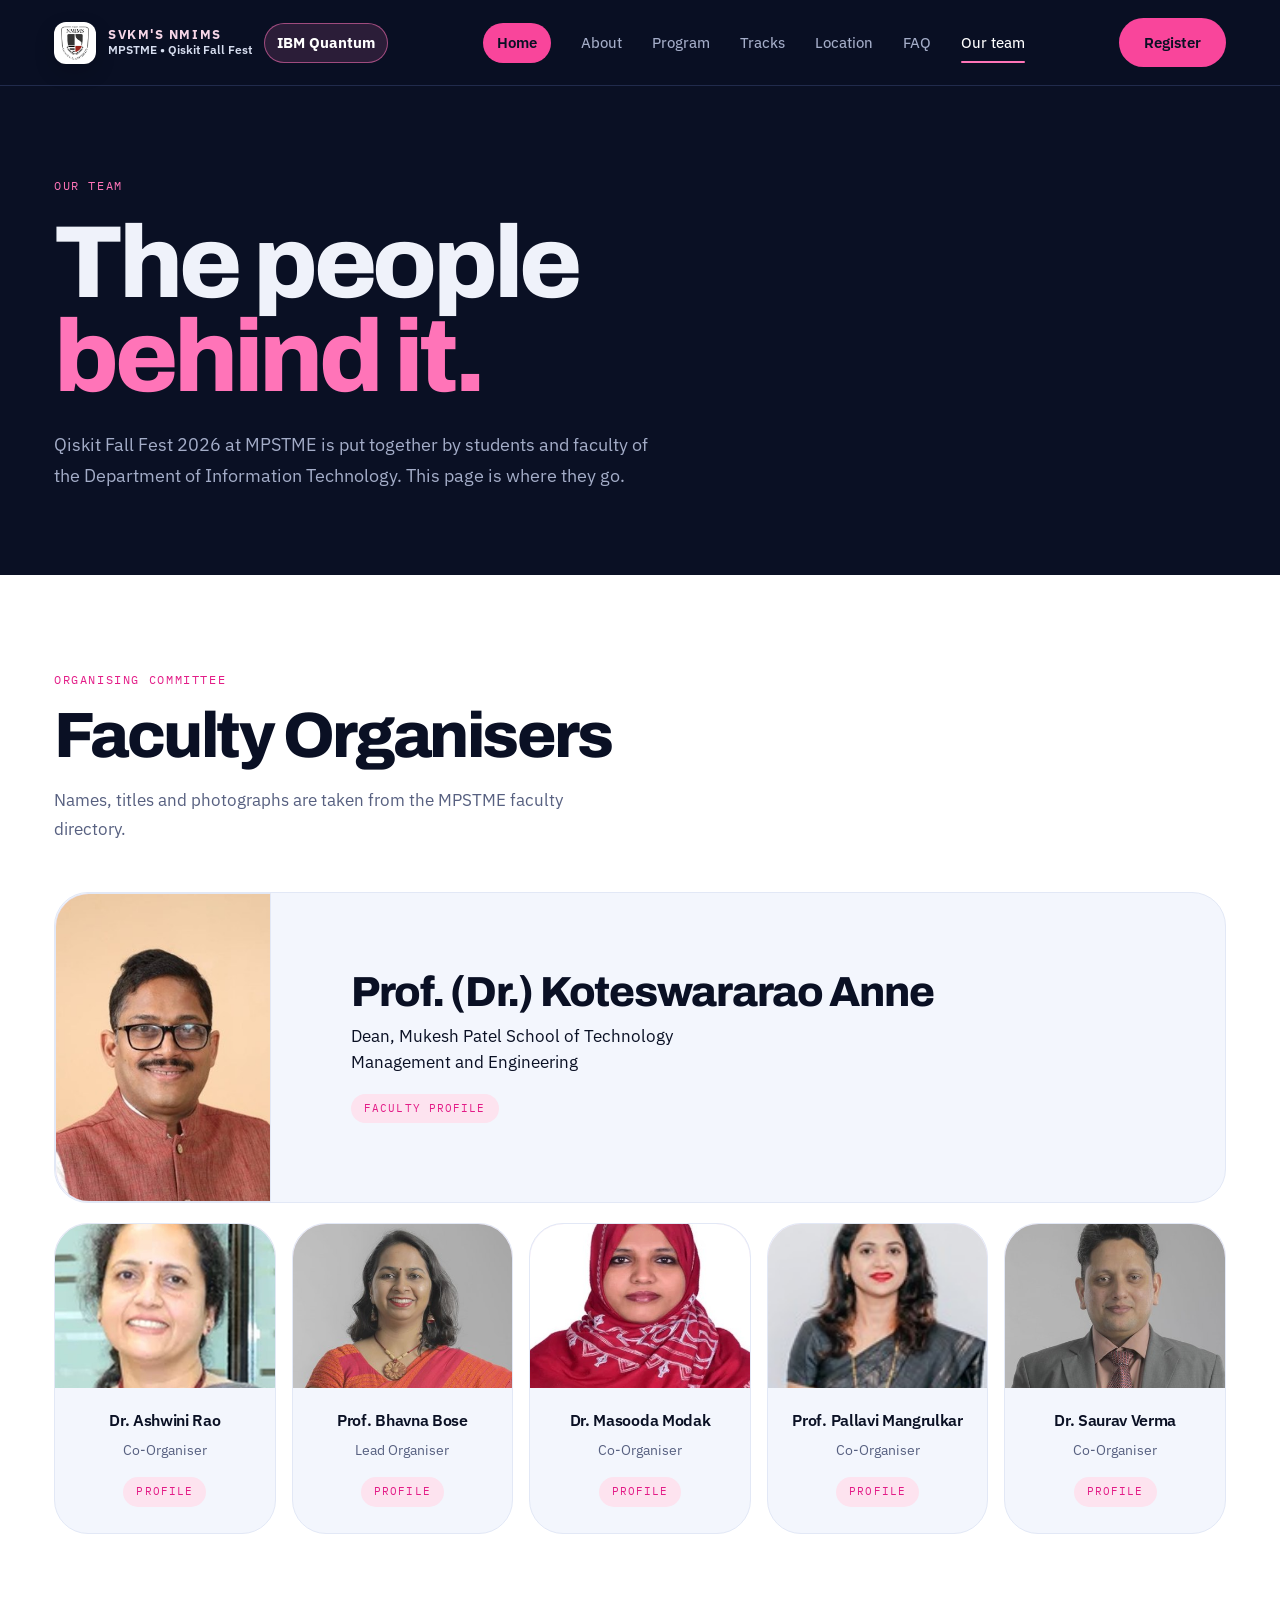
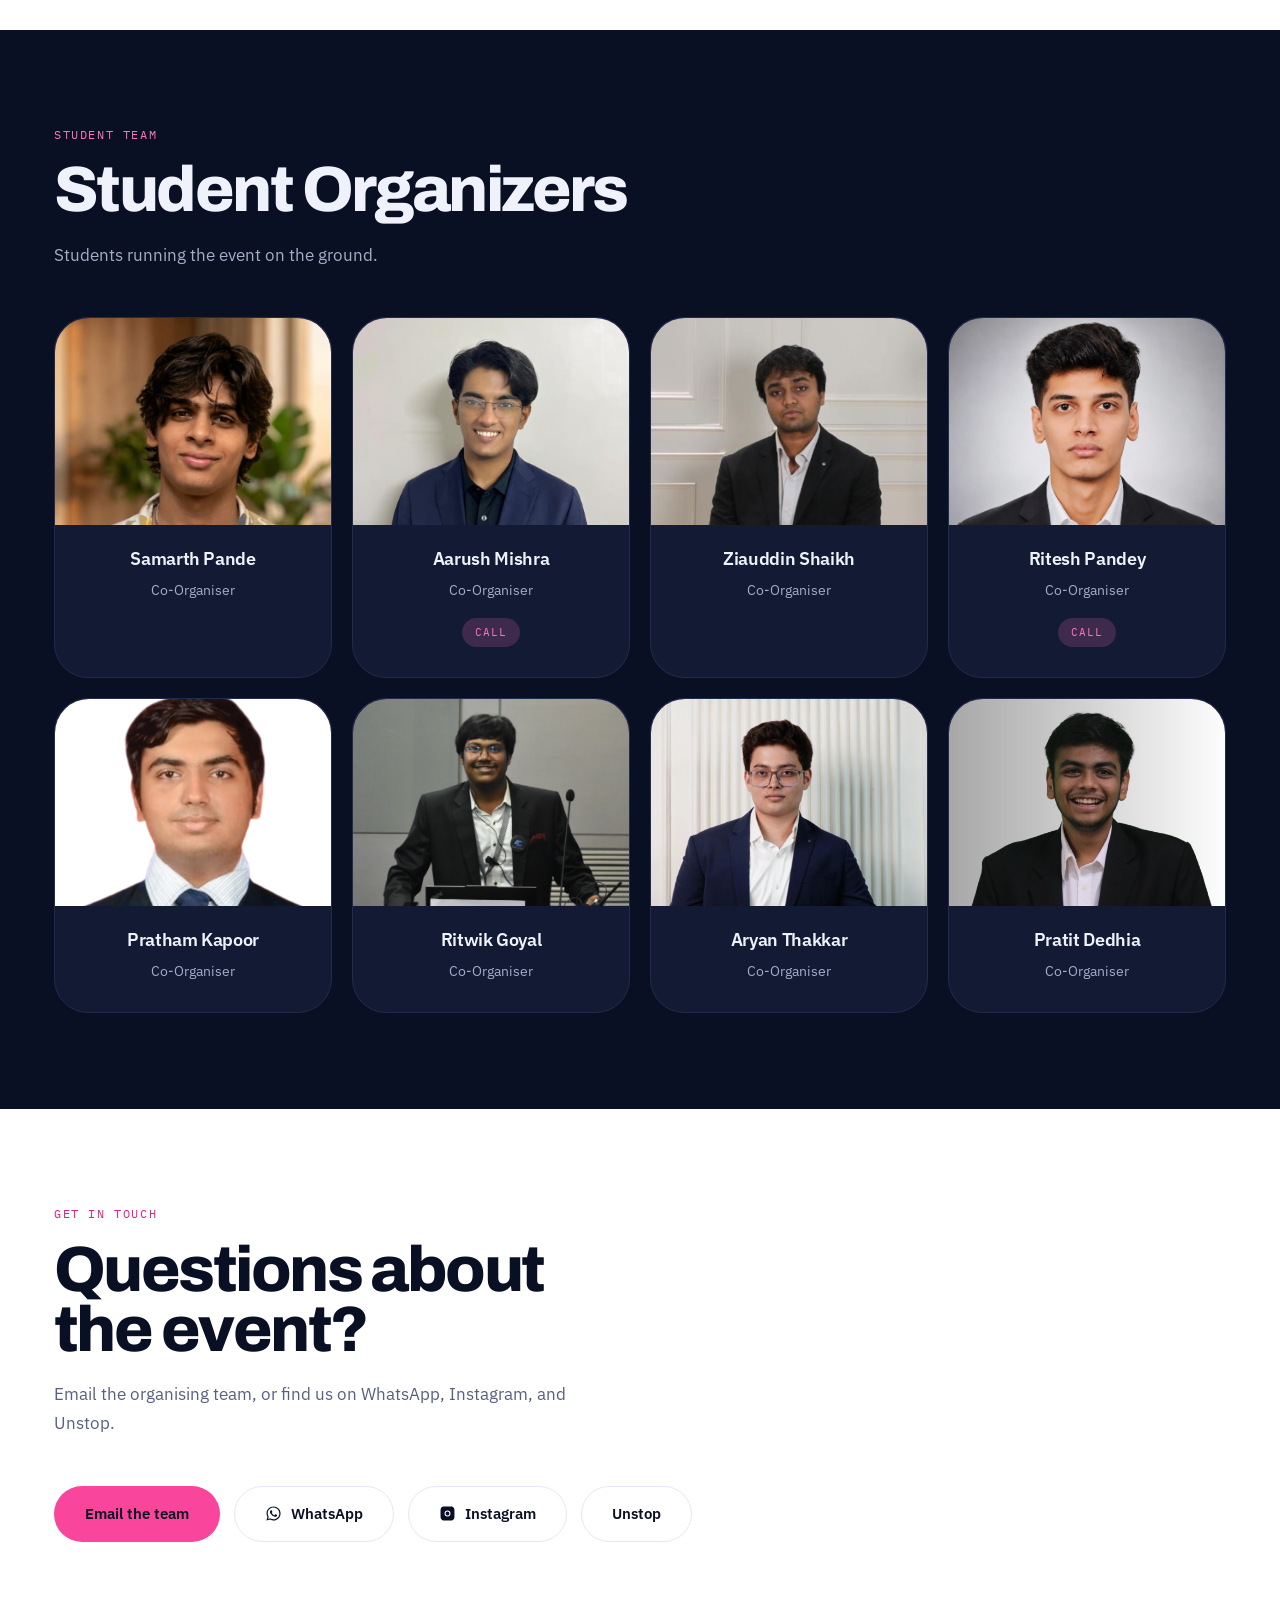
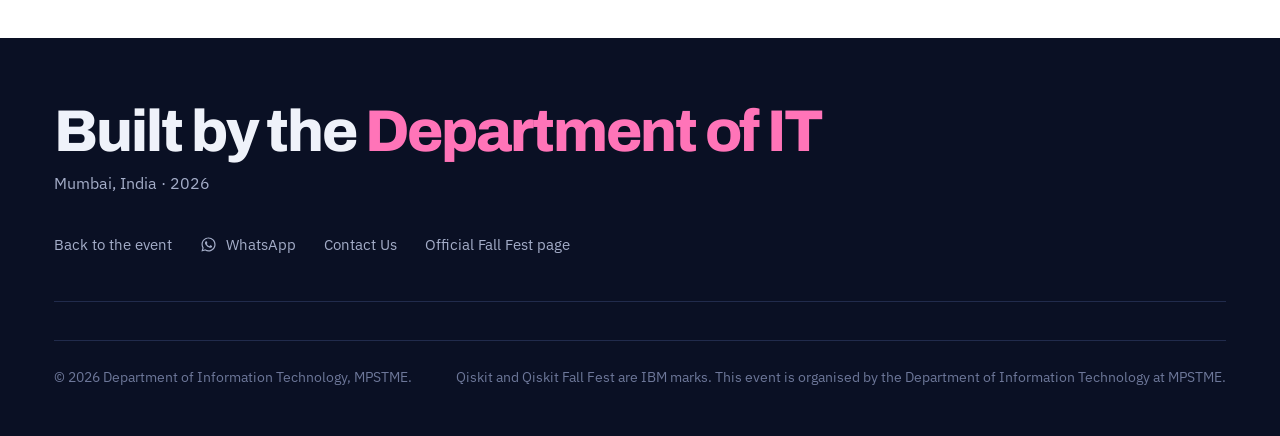
==== commit 46bd75e2: "cursor on our team" ====
--- a/team.html
+++ b/team.html
@@ -22,6 +22,7 @@
 
 <link rel="preconnect" href="https://fonts.gstatic.com" crossorigin>
 <link rel="stylesheet" href="https://fonts.googleapis.com/css2?family=Archivo:wght@600;700;800&family=IBM+Plex+Sans:wght@400;450;500;600;700&family=IBM+Plex+Mono:wght@400;500&display=swap">
+<link rel="stylesheet" href="assets/cursor.css">
 <style>
 /* ============================================================
    Our team — shares the design language of index.html.
@@ -220,6 +221,9 @@
 </style>
 </head>
 <body>
+<canvas id="quantum-interference" aria-hidden="true"></canvas>
+<div class="qc-ring" id="qc-ring" aria-hidden="true"><span class="qc-burst"></span></div>
+<div class="qc-dot" id="qc-dot" aria-hidden="true"></div>
 <a class="skip" href="#main">Skip to content</a>
 
 <header class="nav" id="nav">
@@ -390,13 +394,12 @@
     <div class="sec-head">
       <span class="label">Get in touch</span>
       <h2>Questions about the event?</h2>
-      <p>Email the organising team, or find us on WhatsApp, Instagram, Discord and Unstop.</p>
+      <p>Email the organising team, or find us on WhatsApp, Instagram, and Unstop.</p>
     </div>
     <div style="display:flex;gap:14px;flex-wrap:wrap;">
       <a class="btn btn-primary" href="mailto:qiskitfallfest.mpstme@gmail.com">Email the team</a>
       <a class="btn btn-ghost" href="https://wa.me/919321694430" target="_blank" rel="noopener"><svg class="social-ico" viewBox="0 0 24 24" aria-hidden="true"><path d="M12.04 2C6.58 2 2.13 6.45 2.13 11.91c0 1.75.46 3.46 1.32 4.96L2 22l5.25-1.38a9.9 9.9 0 004.79 1.22h.01c5.46 0 9.91-4.45 9.91-9.91 0-2.65-1.03-5.14-2.9-7.01A9.82 9.82 0 0012.04 2zm0 18.13a8.2 8.2 0 01-4.19-1.15l-.3-.18-3.12.82.83-3.04-.2-.31a8.22 8.22 0 01-1.26-4.36c0-4.54 3.7-8.23 8.24-8.23a8.2 8.2 0 018.23 8.24c0 4.54-3.69 8.21-8.23 8.21zm4.52-6.16c-.25-.12-1.47-.72-1.69-.81-.23-.08-.39-.12-.56.13-.16.24-.64.8-.78.97-.15.16-.29.18-.53.06-.25-.12-1.05-.39-1.99-1.23-.74-.66-1.23-1.47-1.38-1.71-.14-.25-.02-.38.11-.5.11-.11.25-.29.37-.43.12-.15.16-.25.25-.41.08-.17.04-.31-.02-.43-.06-.12-.55-1.34-.76-1.83-.2-.48-.4-.42-.55-.42l-.47-.01c-.16 0-.43.06-.65.31-.22.24-.86.84-.86 2.05s.88 2.38 1 2.54c.13.17 1.73 2.65 4.19 3.71.58.26 1.04.41 1.4.52.59.19 1.13.16 1.55.1.47-.07 1.47-.6 1.67-1.18.21-.58.21-1.07.15-1.18-.06-.11-.22-.17-.47-.29z"/></svg>WhatsApp</a>
       <a class="btn btn-ghost" href="https://www.instagram.com/qiskitff.mpstme" target="_blank" rel="noopener"><svg class="social-ico" viewBox="0 0 24 24" aria-hidden="true"><path d="M12 2.16c3.2 0 3.58.01 4.85.07 1.17.05 1.8.25 2.23.41.56.22.96.48 1.38.9.42.42.68.82.9 1.38.16.42.36 1.06.41 2.23.06 1.27.07 1.65.07 4.85s-.01 3.58-.07 4.85c-.05 1.17-.25 1.8-.41 2.23-.22.56-.48.96-.9 1.38-.42.42-.82.68-1.38.9-.42.16-1.06.36-2.23.41-1.27.06-1.65.07-4.85.07s-3.58-.01-4.85-.07c-1.17-.05-1.8-.25-2.23-.41-.56-.22-.96-.48-1.38-.9-.42-.42-.68-.82-.9-1.38-.16-.42-.36-1.06-.41-2.23C2.17 15.58 2.16 15.2 2.16 12s.01-3.58.07-4.85c.05-1.17.25-1.8.41-2.23.22-.56.48-.96.9-1.38.42-.42.82-.68 1.38-.9.42-.16 1.06-.36 2.23-.41C8.42 2.17 8.8 2.16 12 2.16zm0 5.68a4.16 4.16 0 100 8.32 4.16 4.16 0 000-8.32zm0 6.86a2.7 2.7 0 110-5.4 2.7 2.7 0 010 5.4zm5.3-7.02a.97.97 0 11-1.94 0 .97.97 0 011.94 0z"/></svg>Instagram</a>
-      <a class="btn btn-ghost" href="https://discord.gg/nc957aGBz" target="_blank" rel="noopener">Discord</a>
       <a class="btn btn-ghost" href="https://unstop.com/p/qiskit-fall-fest-at-mpstme-mukesh-patel-school-of-technology-management-and-engineering-nmims-mumbai-1748182#tab-discussion" target="_blank" rel="noopener">Unstop</a>
     </div>
   </div>
@@ -425,6 +428,7 @@
   </div>
 </footer>
 
+<script src="assets/cursor.js"></script>
 <script>
 (function(){
   var menuBtn = document.getElementById('menuBtn');
--- a/assets/cursor.css
+++ b/assets/cursor.css
@@ -0,0 +1,51 @@
+#quantum-interference {
+  position:fixed;
+  inset:0;
+  width:100%;
+  height:100%;
+  z-index:8;
+  pointer-events:none;
+  opacity:0.72;
+  display:block;
+  mix-blend-mode:screen;
+  background:transparent;
+}
+body.cursor-hidden{cursor:none;}
+body.cursor-hidden a,body.cursor-hidden button,
+body.cursor-hidden summary,body.cursor-hidden .btn{cursor:none;}
+
+/* A precise dot that tracks the pointer exactly, and a ring that trails behind it. */
+.qc-dot,.qc-ring{
+  position:fixed;left:0;top:0;pointer-events:none;z-index:130;
+  opacity:0;will-change:transform;transition:opacity .25s ease;
+}
+.qc-dot.is-visible,.qc-ring.is-visible{opacity:1;}
+.qc-dot{
+  width:7px;height:7px;margin:-3.5px 0 0 -3.5px;border-radius:50%;background:#fff;
+  box-shadow:0 0 10px rgba(255,116,184,.9),0 0 22px rgba(249,69,155,.55);
+  transition:opacity .25s ease,width .22s ease,height .22s ease,margin .22s ease;
+}
+.qc-ring{
+  width:34px;height:34px;margin:-17px 0 0 -17px;border-radius:50%;
+  border:1.4px solid rgba(255,116,184,.85);
+  box-shadow:0 0 14px rgba(249,69,155,.28),inset 0 0 12px rgba(249,69,155,.14);
+  transition:opacity .25s ease,width .28s cubic-bezier(.2,.8,.25,1),height .28s cubic-bezier(.2,.8,.25,1),
+             margin .28s cubic-bezier(.2,.8,.25,1),border-color .25s ease,background .25s ease,border-radius .28s ease;
+}
+.qc-ring.is-clickable{
+  width:52px;height:52px;margin:-26px 0 0 -26px;
+  border-color:rgba(255,255,255,.95);background:rgba(249,69,155,.14);
+  box-shadow:0 0 22px rgba(249,69,155,.42),inset 0 0 18px rgba(249,69,155,.2);
+}
+.qc-dot.is-clickable{width:5px;height:5px;margin:-2.5px 0 0 -2.5px;}
+.qc-ring.is-text{
+  width:2px;height:26px;margin:-13px 0 0 -1px;border-radius:2px;
+  border-color:rgba(255,255,255,.9);background:rgba(255,255,255,.9);
+  box-shadow:0 0 10px rgba(255,255,255,.35);
+}
+.qc-dot.is-text{opacity:0;}
+.qc-burst{position:absolute;inset:-1.4px;border-radius:50%;border:1.4px solid rgba(255,116,184,.8);opacity:0;}
+.qc-ring.is-burst .qc-burst{animation:qcBurst 480ms cubic-bezier(.2,.8,.25,1) forwards;}
+@keyframes qcBurst{0%{opacity:.85;transform:scale(.6);}100%{opacity:0;transform:scale(2.4);}}
+@media (pointer:coarse){body.cursor-hidden{cursor:auto;}.qc-dot,.qc-ring{display:none;}}
+@media (prefers-reduced-motion:reduce){.qc-dot,.qc-ring,.qc-burst{transition:none !important;animation:none !important;}}
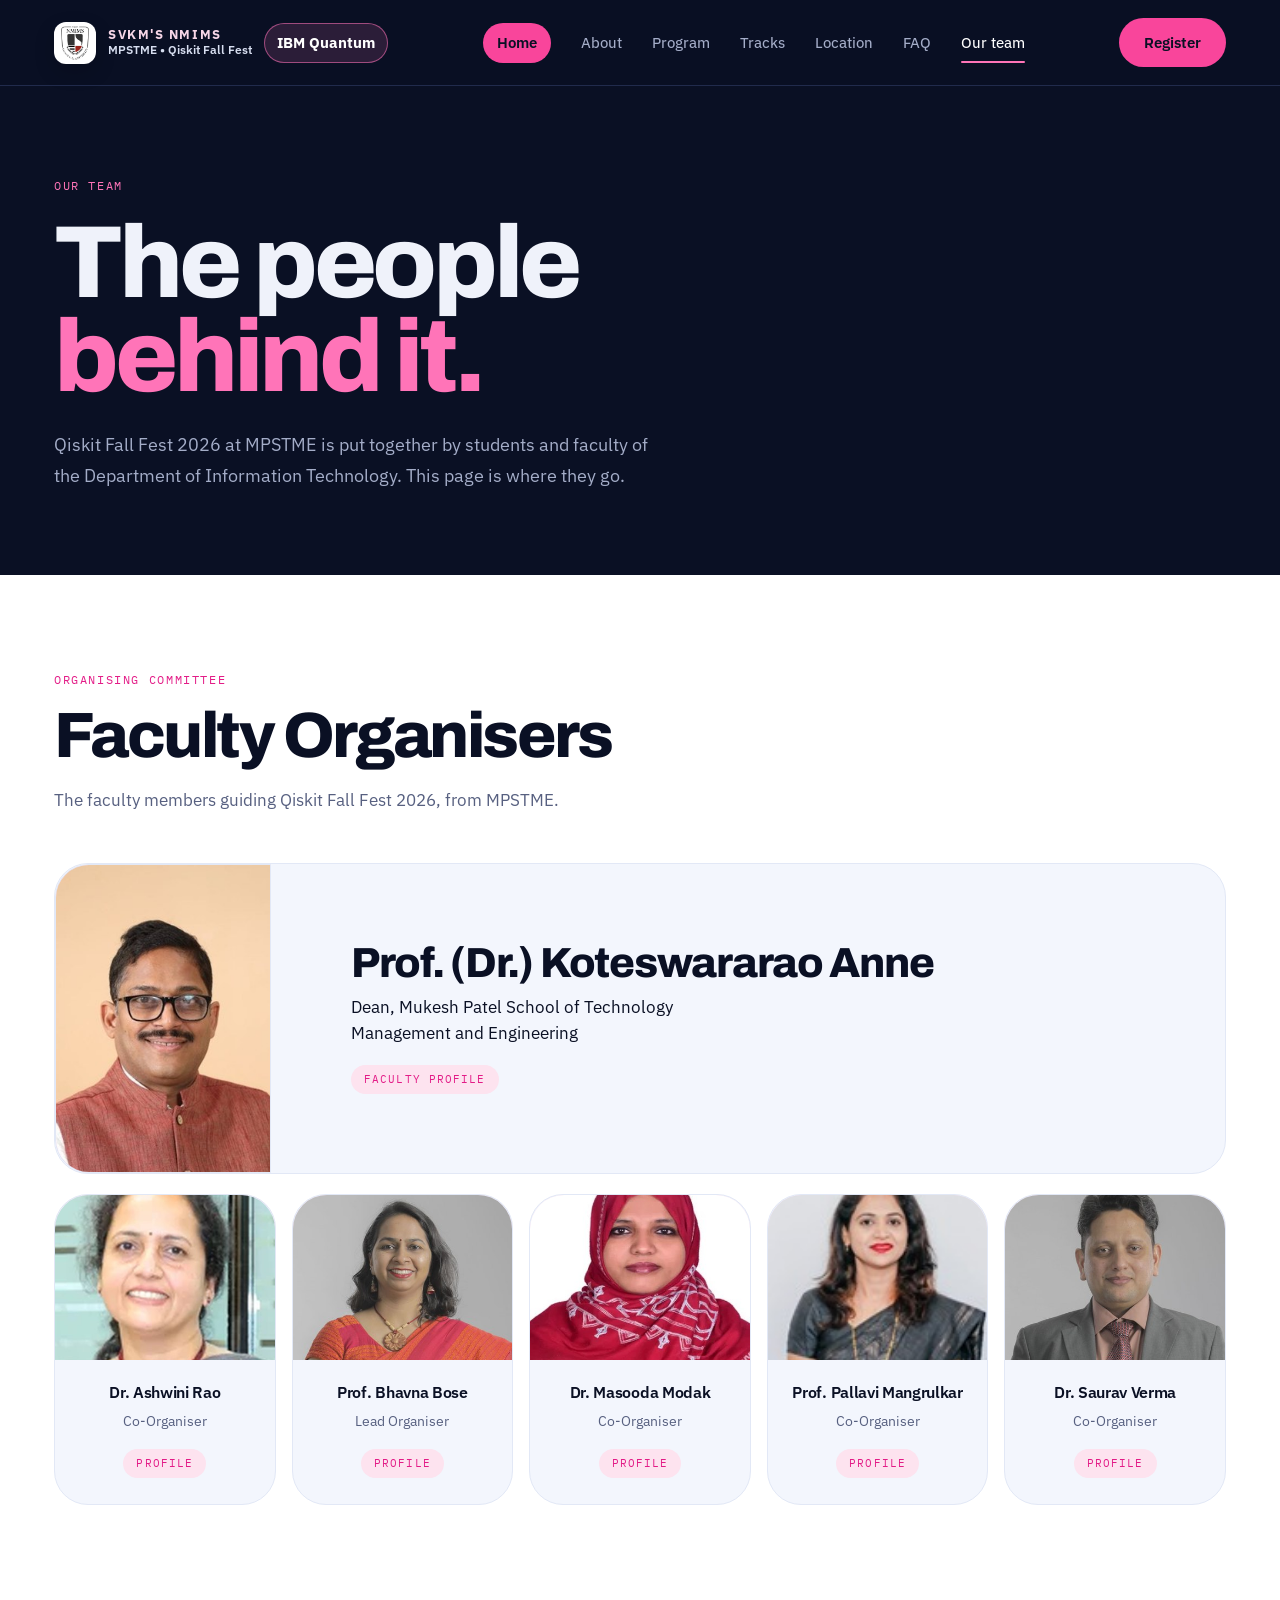
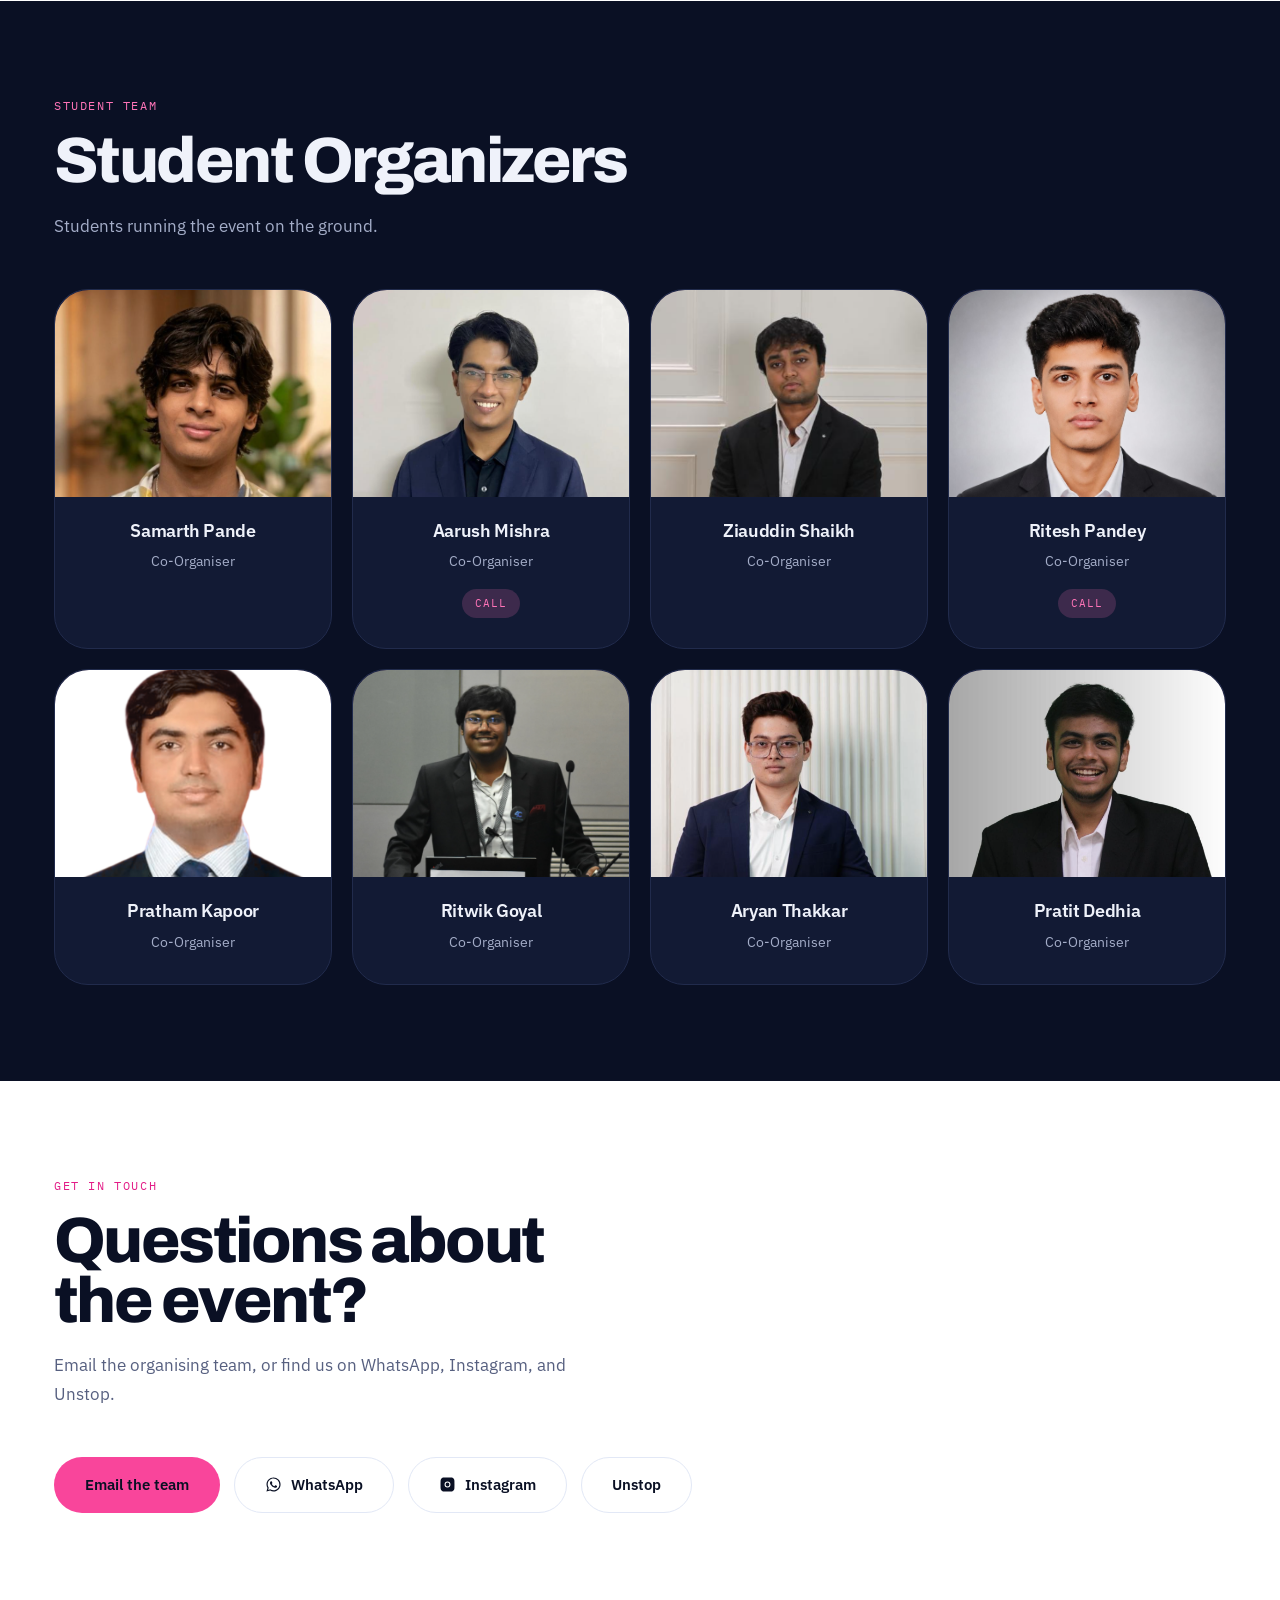
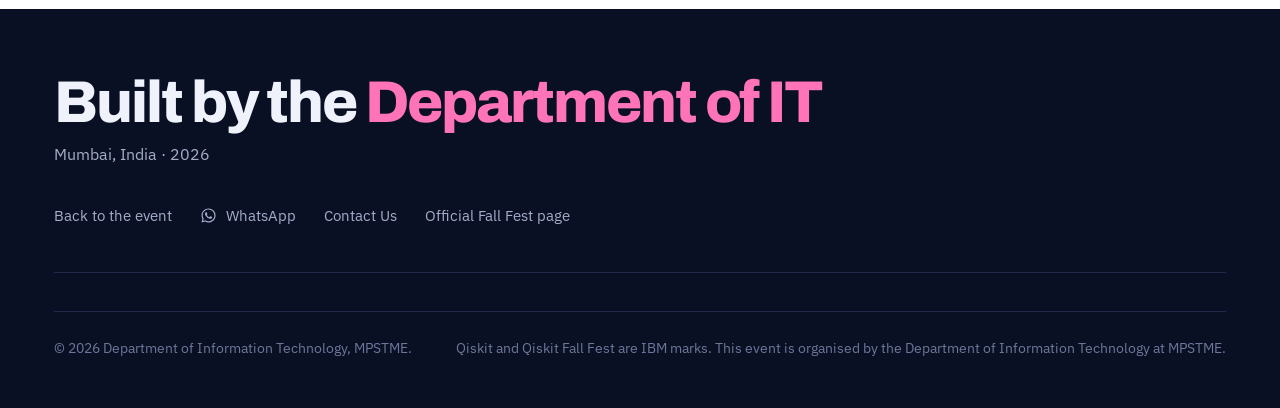
==== commit 11ab4890: "faculty changes" ====
--- a/team.html
+++ b/team.html
@@ -286,7 +286,7 @@
     <div class="sec-head">
       <span class="label">Organising committee</span>
       <h2>Faculty Organisers</h2>
-      <p>Names, titles and photographs are taken from the MPSTME faculty directory.</p>
+      <p>The faculty members guiding Qiskit Fall Fest 2026, from MPSTME.</p>
     </div>
 
     <div class="lead-card dean-card">
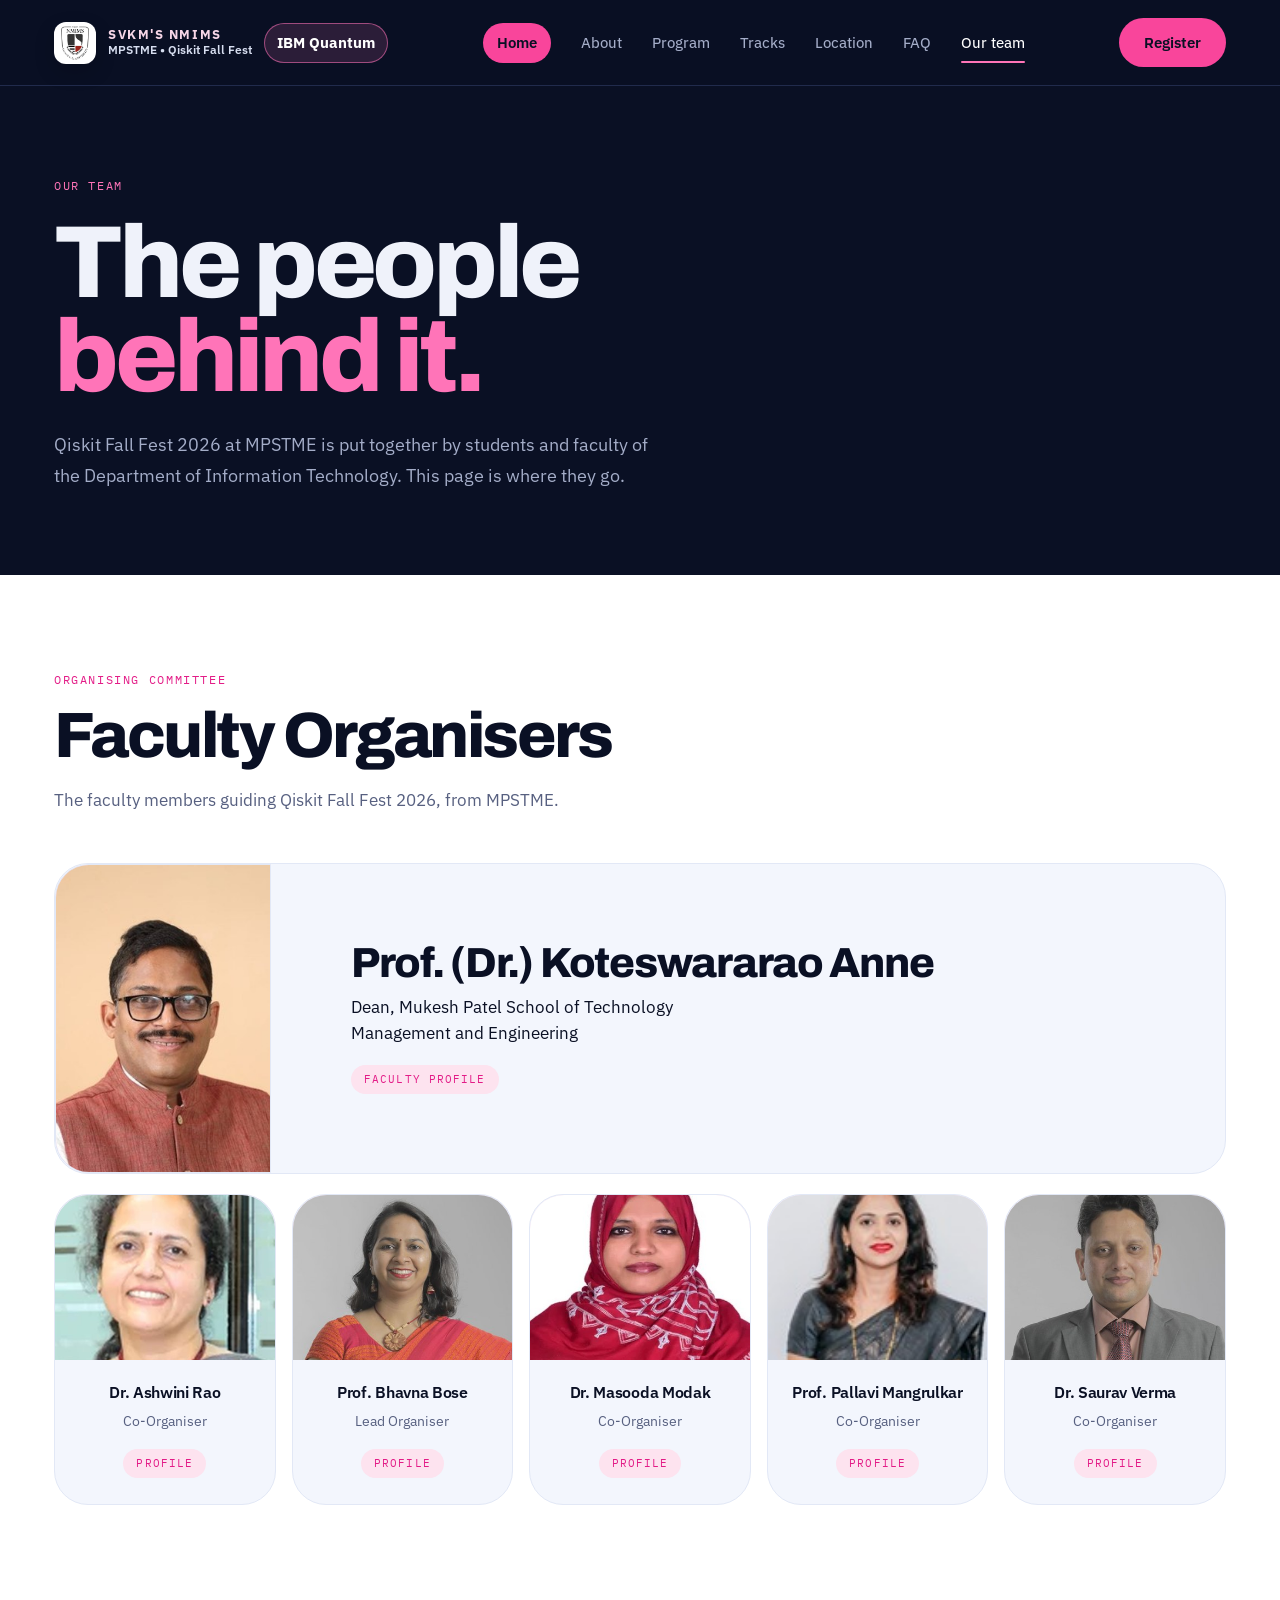
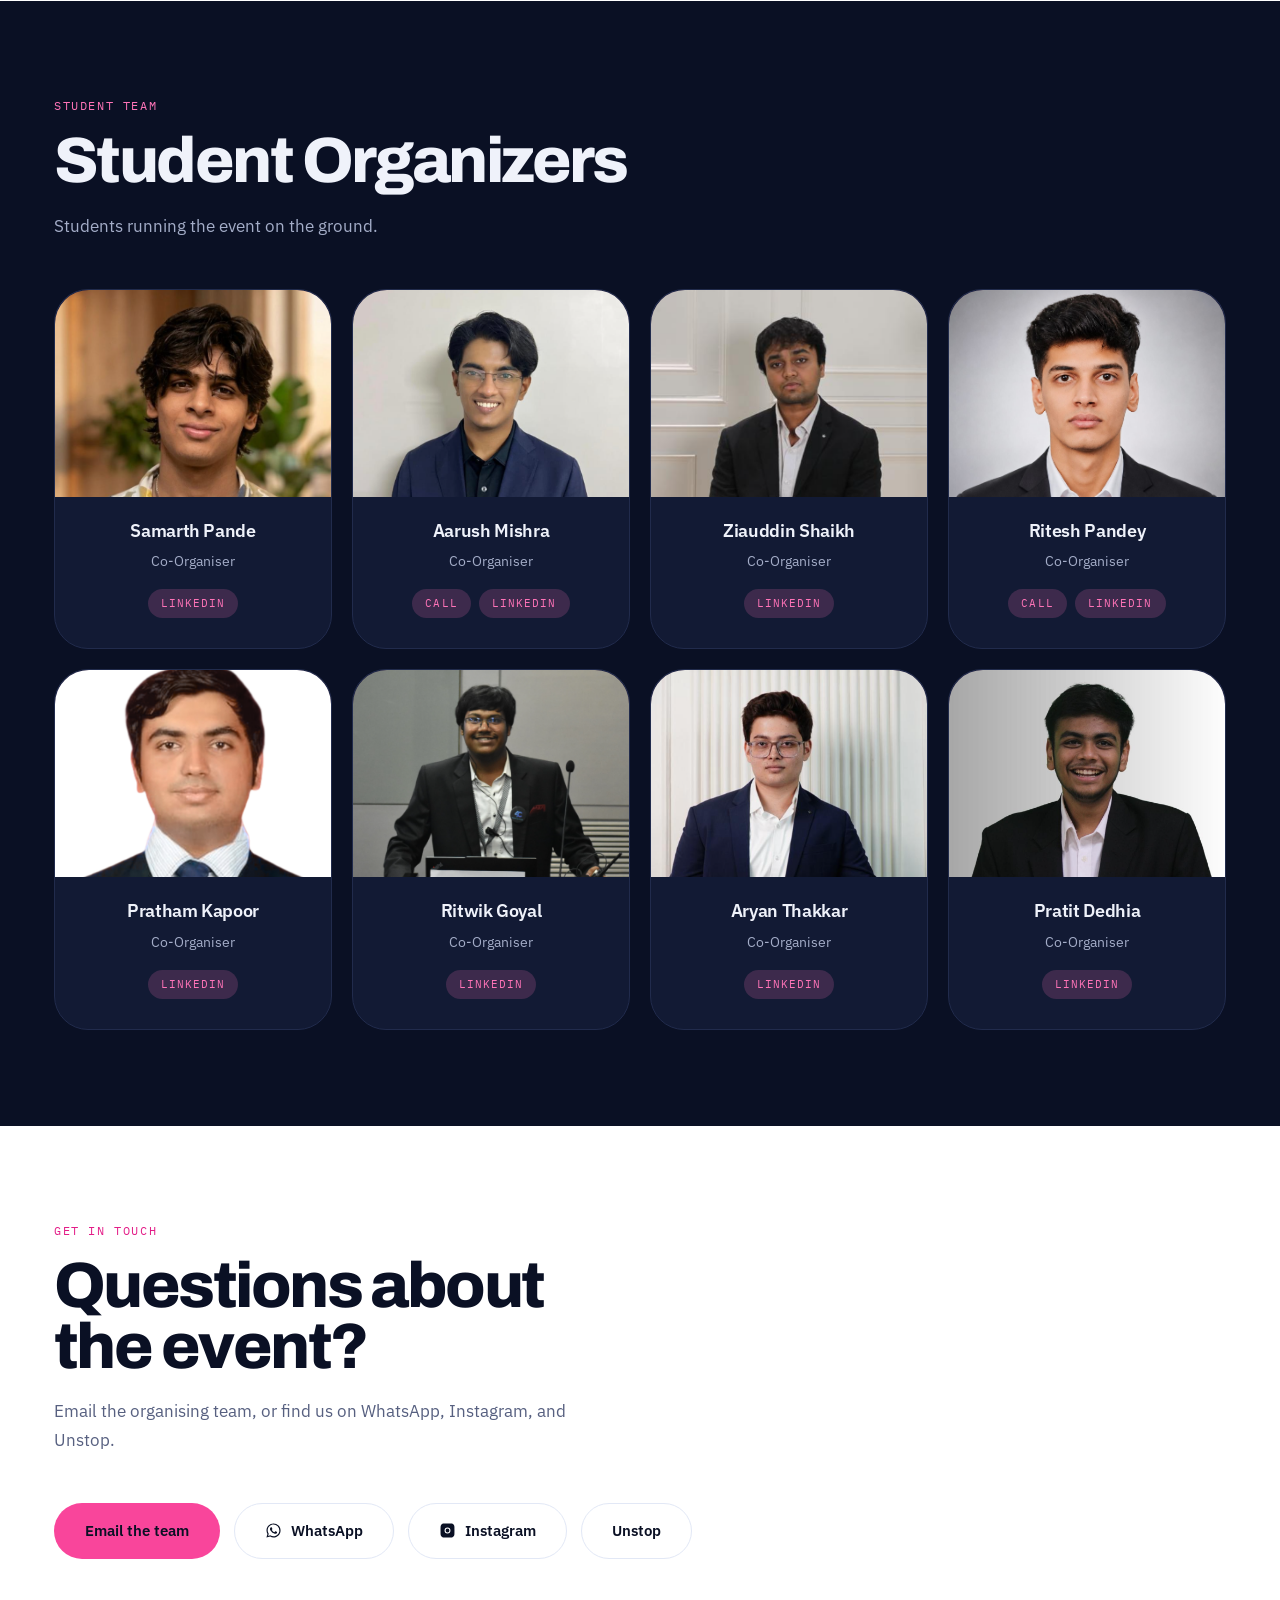
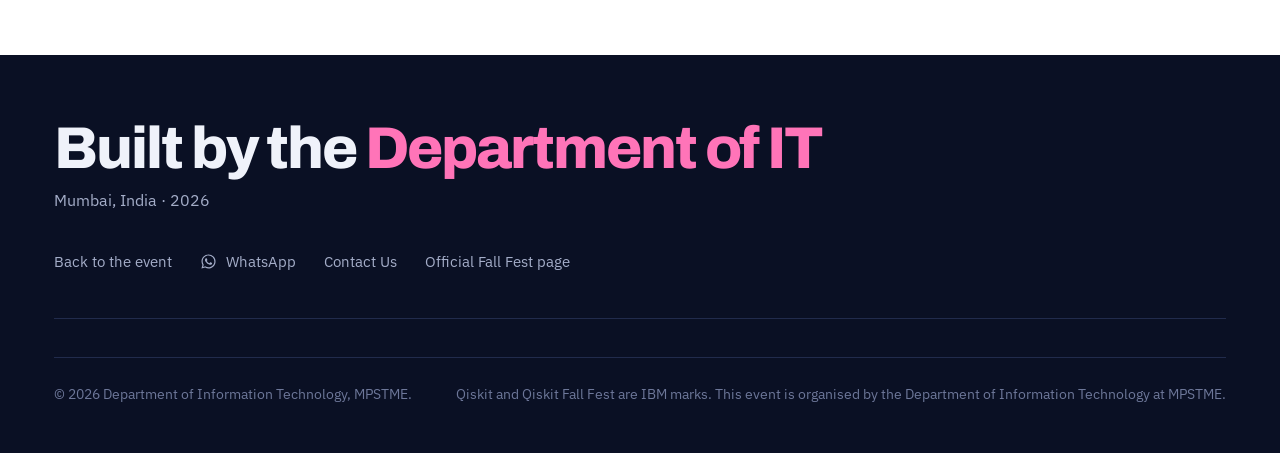
==== commit 7168e49a: "Judges and Team changes" ====
--- a/team.html
+++ b/team.html
@@ -347,43 +347,49 @@
         <div class="avatar"><img src="assets/samarth-pande.png" alt="Samarth Pande" width="132" height="132"></div>
         <h3>Samarth Pande</h3>
         <span class="role">Co-Organiser</span>
+        <div class="member-links"><a href="https://www.linkedin.com/in/sam1510/" target="_blank" rel="noopener noreferrer">LinkedIn</a></div>
       </article>
       <article class="member">
         <div class="avatar"><img src="assets/aarush-mishra.png" alt="Aarush Mishra" width="132" height="132"></div>
         <h3>Aarush Mishra</h3>
         <span class="role">Co-Organiser</span>
-        <div class="member-links"><a href="tel:+919321694430">Call</a></div>
+        <div class="member-links"><a href="tel:+919321694430">Call</a><a href="https://www.linkedin.com/in/aarushmishra16/" target="_blank" rel="noopener noreferrer">LinkedIn</a></div>
       </article>
       <article class="member">
         <div class="avatar"><img src="assets/ziauddin-shaikh.png" alt="Ziauddin Shaikh" width="132" height="132"></div>
         <h3>Ziauddin Shaikh</h3>
         <span class="role">Co-Organiser</span>
+        <div class="member-links"><a href="https://www.linkedin.com/in/shaik-ziauddin-684929322/" target="_blank" rel="noopener noreferrer">LinkedIn</a></div>
       </article>
       <article class="member">
         <div class="avatar"><img class="ritesh-photo" src="assets/ritesh-pandey.jpg" alt="Ritesh Pandey" width="132" height="132"></div>
         <h3>Ritesh Pandey</h3>
         <span class="role">Co-Organiser</span>
-        <div class="member-links"><a href="tel:+919987827154">Call</a></div>
+        <div class="member-links"><a href="tel:+919987827154">Call</a><a href="https://www.linkedin.com/in/ritesh-p-63b357327/" target="_blank" rel="noopener noreferrer">LinkedIn</a></div>
       </article>
       <article class="member">
         <div class="avatar"><img class="pratham-photo" src="assets/pratham-kapoor.png" alt="Pratham Kapoor" width="132" height="132"></div>
         <h3>Pratham Kapoor</h3>
         <span class="role">Co-Organiser</span>
+        <div class="member-links"><a href="https://www.linkedin.com/in/pratham-kapoor-9a79812a3/" target="_blank" rel="noopener noreferrer">LinkedIn</a></div>
       </article>
       <article class="member">
         <div class="avatar"><img src="assets/ritwik-goyal.png" alt="Ritwik Goyal" width="132" height="132"></div>
         <h3>Ritwik Goyal</h3>
         <span class="role">Co-Organiser</span>
+        <div class="member-links"><a href="https://www.linkedin.com/in/ritwik-goyal-910b22319/" target="_blank" rel="noopener noreferrer">LinkedIn</a></div>
       </article>
       <article class="member">
         <div class="avatar"><img src="assets/aryan-thakkar.png" alt="Aryan Thakkar" width="132" height="132"></div>
         <h3>Aryan Thakkar</h3>
         <span class="role">Co-Organiser</span>
+        <div class="member-links"><a href="https://www.linkedin.com/in/aryannthakkar/" target="_blank" rel="noopener noreferrer">LinkedIn</a></div>
       </article>
       <article class="member">
         <div class="avatar"><img src="assets/pratit-dedhia.png" alt="Pratit Dedhia" width="132" height="132"></div>
         <h3>Pratit Dedhia</h3>
         <span class="role">Co-Organiser</span>
+        <div class="member-links"><a href="https://www.linkedin.com/in/pratit-dedhia-63184b284/" target="_blank" rel="noopener noreferrer">LinkedIn</a></div>
       </article>
     </div>
   </div>
@@ -398,7 +404,7 @@
     </div>
     <div style="display:flex;gap:14px;flex-wrap:wrap;">
       <a class="btn btn-primary" href="mailto:qiskitfallfest.mpstme@gmail.com">Email the team</a>
-      <a class="btn btn-ghost" href="https://wa.me/919321694430" target="_blank" rel="noopener"><svg class="social-ico" viewBox="0 0 24 24" aria-hidden="true"><path d="M12.04 2C6.58 2 2.13 6.45 2.13 11.91c0 1.75.46 3.46 1.32 4.96L2 22l5.25-1.38a9.9 9.9 0 004.79 1.22h.01c5.46 0 9.91-4.45 9.91-9.91 0-2.65-1.03-5.14-2.9-7.01A9.82 9.82 0 0012.04 2zm0 18.13a8.2 8.2 0 01-4.19-1.15l-.3-.18-3.12.82.83-3.04-.2-.31a8.22 8.22 0 01-1.26-4.36c0-4.54 3.7-8.23 8.24-8.23a8.2 8.2 0 018.23 8.24c0 4.54-3.69 8.21-8.23 8.21zm4.52-6.16c-.25-.12-1.47-.72-1.69-.81-.23-.08-.39-.12-.56.13-.16.24-.64.8-.78.97-.15.16-.29.18-.53.06-.25-.12-1.05-.39-1.99-1.23-.74-.66-1.23-1.47-1.38-1.71-.14-.25-.02-.38.11-.5.11-.11.25-.29.37-.43.12-.15.16-.25.25-.41.08-.17.04-.31-.02-.43-.06-.12-.55-1.34-.76-1.83-.2-.48-.4-.42-.55-.42l-.47-.01c-.16 0-.43.06-.65.31-.22.24-.86.84-.86 2.05s.88 2.38 1 2.54c.13.17 1.73 2.65 4.19 3.71.58.26 1.04.41 1.4.52.59.19 1.13.16 1.55.1.47-.07 1.47-.6 1.67-1.18.21-.58.21-1.07.15-1.18-.06-.11-.22-.17-.47-.29z"/></svg>WhatsApp</a>
+      <a class="btn btn-ghost" href="https://chat.whatsapp.com/JJDzp7J0XCeKD4kSAtVxeU" target="_blank" rel="noopener noreferrer"><svg class="social-ico" viewBox="0 0 24 24" aria-hidden="true"><path d="M12.04 2C6.58 2 2.13 6.45 2.13 11.91c0 1.75.46 3.46 1.32 4.96L2 22l5.25-1.38a9.9 9.9 0 004.79 1.22h.01c5.46 0 9.91-4.45 9.91-9.91 0-2.65-1.03-5.14-2.9-7.01A9.82 9.82 0 0012.04 2zm0 18.13a8.2 8.2 0 01-4.19-1.15l-.3-.18-3.12.82.83-3.04-.2-.31a8.22 8.22 0 01-1.26-4.36c0-4.54 3.7-8.23 8.24-8.23a8.2 8.2 0 018.23 8.24c0 4.54-3.69 8.21-8.23 8.21zm4.52-6.16c-.25-.12-1.47-.72-1.69-.81-.23-.08-.39-.12-.56.13-.16.24-.64.8-.78.97-.15.16-.29.18-.53.06-.25-.12-1.05-.39-1.99-1.23-.74-.66-1.23-1.47-1.38-1.71-.14-.25-.02-.38.11-.5.11-.11.25-.29.37-.43.12-.15.16-.25.25-.41.08-.17.04-.31-.02-.43-.06-.12-.55-1.34-.76-1.83-.2-.48-.4-.42-.55-.42l-.47-.01c-.16 0-.43.06-.65.31-.22.24-.86.84-.86 2.05s.88 2.38 1 2.54c.13.17 1.73 2.65 4.19 3.71.58.26 1.04.41 1.4.52.59.19 1.13.16 1.55.1.47-.07 1.47-.6 1.67-1.18.21-.58.21-1.07.15-1.18-.06-.11-.22-.17-.47-.29z"/></svg>WhatsApp</a>
       <a class="btn btn-ghost" href="https://www.instagram.com/qiskitff.mpstme" target="_blank" rel="noopener"><svg class="social-ico" viewBox="0 0 24 24" aria-hidden="true"><path d="M12 2.16c3.2 0 3.58.01 4.85.07 1.17.05 1.8.25 2.23.41.56.22.96.48 1.38.9.42.42.68.82.9 1.38.16.42.36 1.06.41 2.23.06 1.27.07 1.65.07 4.85s-.01 3.58-.07 4.85c-.05 1.17-.25 1.8-.41 2.23-.22.56-.48.96-.9 1.38-.42.42-.82.68-1.38.9-.42.16-1.06.36-2.23.41-1.27.06-1.65.07-4.85.07s-3.58-.01-4.85-.07c-1.17-.05-1.8-.25-2.23-.41-.56-.22-.96-.48-1.38-.9-.42-.42-.68-.82-.9-1.38-.16-.42-.36-1.06-.41-2.23C2.17 15.58 2.16 15.2 2.16 12s.01-3.58.07-4.85c.05-1.17.25-1.8.41-2.23.22-.56.48-.96.9-1.38.42-.42.82-.68 1.38-.9.42-.16 1.06-.36 2.23-.41C8.42 2.17 8.8 2.16 12 2.16zm0 5.68a4.16 4.16 0 100 8.32 4.16 4.16 0 000-8.32zm0 6.86a2.7 2.7 0 110-5.4 2.7 2.7 0 010 5.4zm5.3-7.02a.97.97 0 11-1.94 0 .97.97 0 011.94 0z"/></svg>Instagram</a>
       <a class="btn btn-ghost" href="https://unstop.com/p/qiskit-fall-fest-at-mpstme-mukesh-patel-school-of-technology-management-and-engineering-nmims-mumbai-1748182#tab-discussion" target="_blank" rel="noopener">Unstop</a>
     </div>
@@ -416,7 +422,7 @@
       </div>
       <div class="built-links">
         <a href="index.html">Back to the event</a>
-        <a href="https://wa.me/919321694430" target="_blank" rel="noopener"><svg class="social-ico" viewBox="0 0 24 24" aria-hidden="true"><path d="M12.04 2C6.58 2 2.13 6.45 2.13 11.91c0 1.75.46 3.46 1.32 4.96L2 22l5.25-1.38a9.9 9.9 0 004.79 1.22h.01c5.46 0 9.91-4.45 9.91-9.91 0-2.65-1.03-5.14-2.9-7.01A9.82 9.82 0 0012.04 2zm0 18.13a8.2 8.2 0 01-4.19-1.15l-.3-.18-3.12.82.83-3.04-.2-.31a8.22 8.22 0 01-1.26-4.36c0-4.54 3.7-8.23 8.24-8.23a8.2 8.2 0 018.23 8.24c0 4.54-3.69 8.21-8.23 8.21zm4.52-6.16c-.25-.12-1.47-.72-1.69-.81-.23-.08-.39-.12-.56.13-.16.24-.64.8-.78.97-.15.16-.29.18-.53.06-.25-.12-1.05-.39-1.99-1.23-.74-.66-1.23-1.47-1.38-1.71-.14-.25-.02-.38.11-.5.11-.11.25-.29.37-.43.12-.15.16-.25.25-.41.08-.17.04-.31-.02-.43-.06-.12-.55-1.34-.76-1.83-.2-.48-.4-.42-.55-.42l-.47-.01c-.16 0-.43.06-.65.31-.22.24-.86.84-.86 2.05s.88 2.38 1 2.54c.13.17 1.73 2.65 4.19 3.71.58.26 1.04.41 1.4.52.59.19 1.13.16 1.55.1.47-.07 1.47-.6 1.67-1.18.21-.58.21-1.07.15-1.18-.06-.11-.22-.17-.47-.29z"/></svg>WhatsApp</a>
+        <a href="https://chat.whatsapp.com/JJDzp7J0XCeKD4kSAtVxeU" target="_blank" rel="noopener noreferrer"><svg class="social-ico" viewBox="0 0 24 24" aria-hidden="true"><path d="M12.04 2C6.58 2 2.13 6.45 2.13 11.91c0 1.75.46 3.46 1.32 4.96L2 22l5.25-1.38a9.9 9.9 0 004.79 1.22h.01c5.46 0 9.91-4.45 9.91-9.91 0-2.65-1.03-5.14-2.9-7.01A9.82 9.82 0 0012.04 2zm0 18.13a8.2 8.2 0 01-4.19-1.15l-.3-.18-3.12.82.83-3.04-.2-.31a8.22 8.22 0 01-1.26-4.36c0-4.54 3.7-8.23 8.24-8.23a8.2 8.2 0 018.23 8.24c0 4.54-3.69 8.21-8.23 8.21zm4.52-6.16c-.25-.12-1.47-.72-1.69-.81-.23-.08-.39-.12-.56.13-.16.24-.64.8-.78.97-.15.16-.29.18-.53.06-.25-.12-1.05-.39-1.99-1.23-.74-.66-1.23-1.47-1.38-1.71-.14-.25-.02-.38.11-.5.11-.11.25-.29.37-.43.12-.15.16-.25.25-.41.08-.17.04-.31-.02-.43-.06-.12-.55-1.34-.76-1.83-.2-.48-.4-.42-.55-.42l-.47-.01c-.16 0-.43.06-.65.31-.22.24-.86.84-.86 2.05s.88 2.38 1 2.54c.13.17 1.73 2.65 4.19 3.71.58.26 1.04.41 1.4.52.59.19 1.13.16 1.55.1.47-.07 1.47-.6 1.67-1.18.21-.58.21-1.07.15-1.18-.06-.11-.22-.17-.47-.29z"/></svg>WhatsApp</a>
         <a href="mailto:qiskitfallfest.mpstme@gmail.com">Contact Us</a>
         <a href="https://www.ibm.com/quantum/blog/qiskit-fall-fest-2026">Official Fall Fest page</a>
       </div>
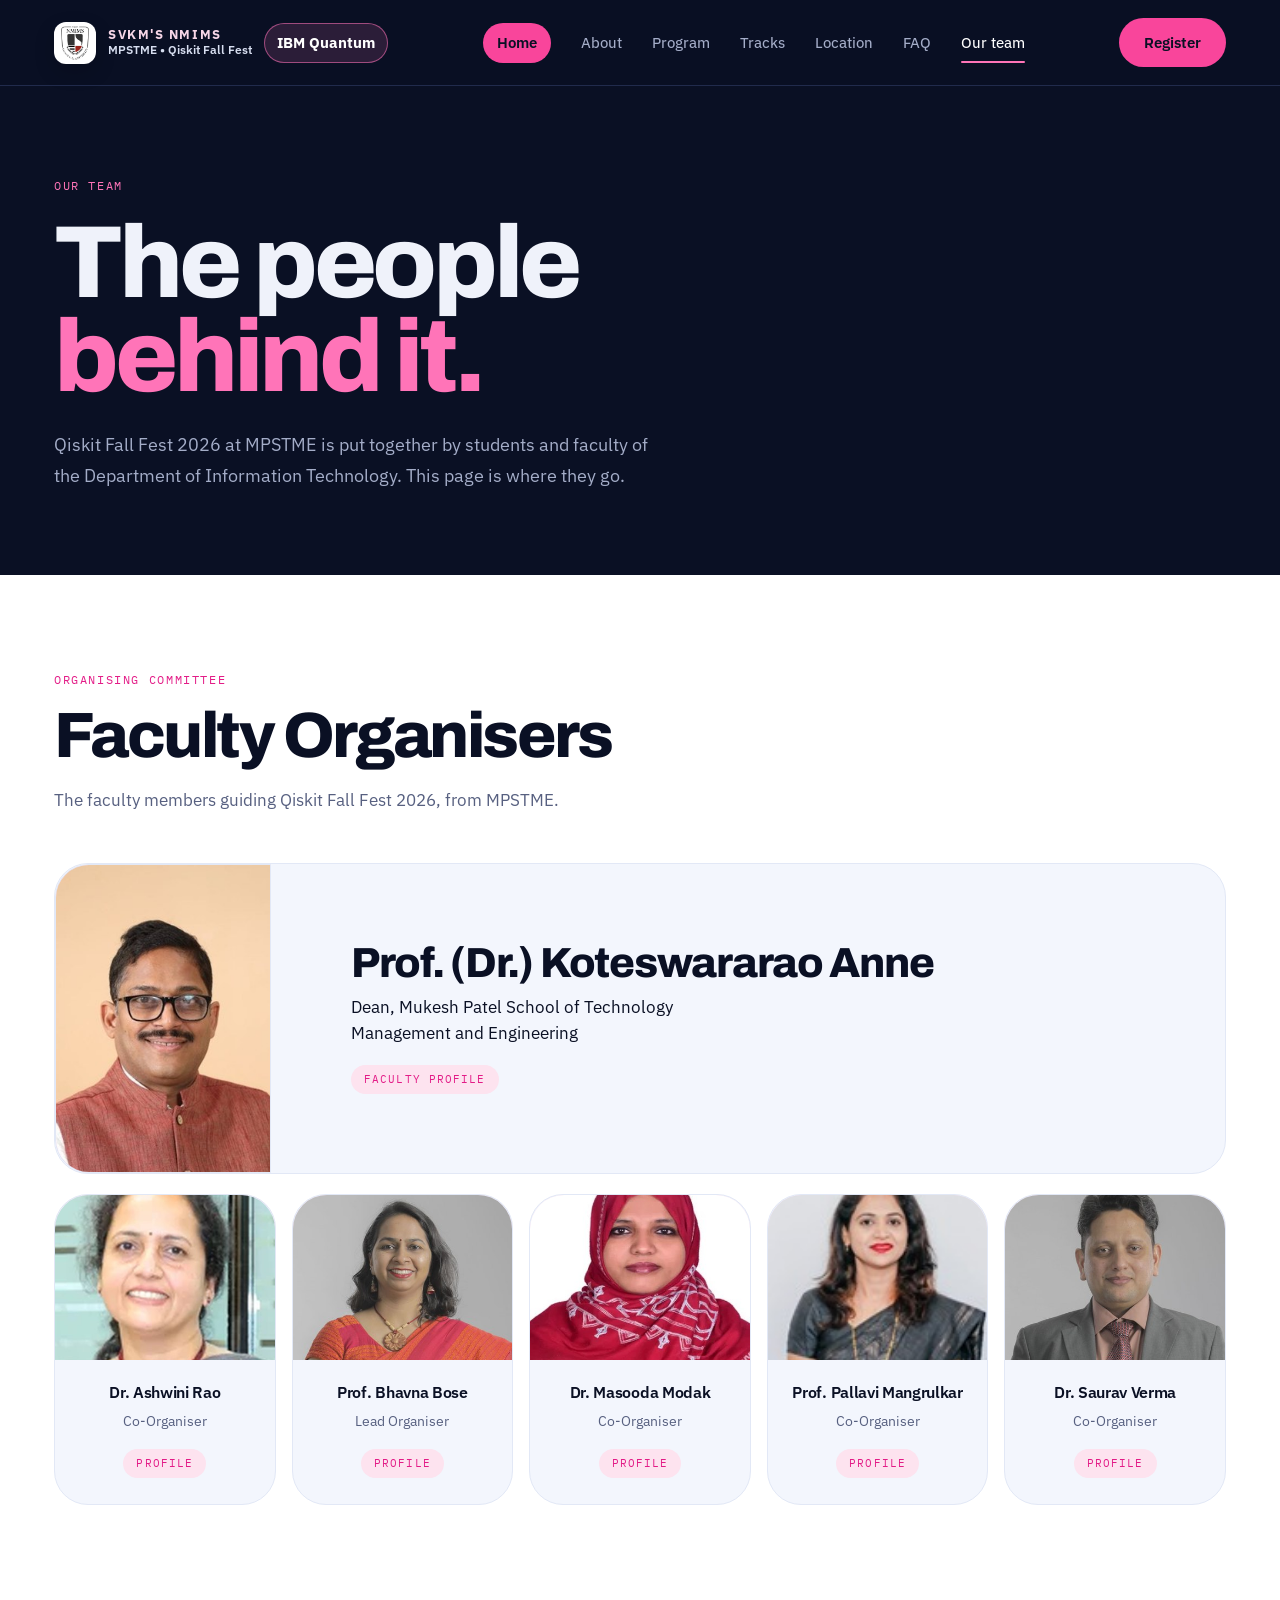
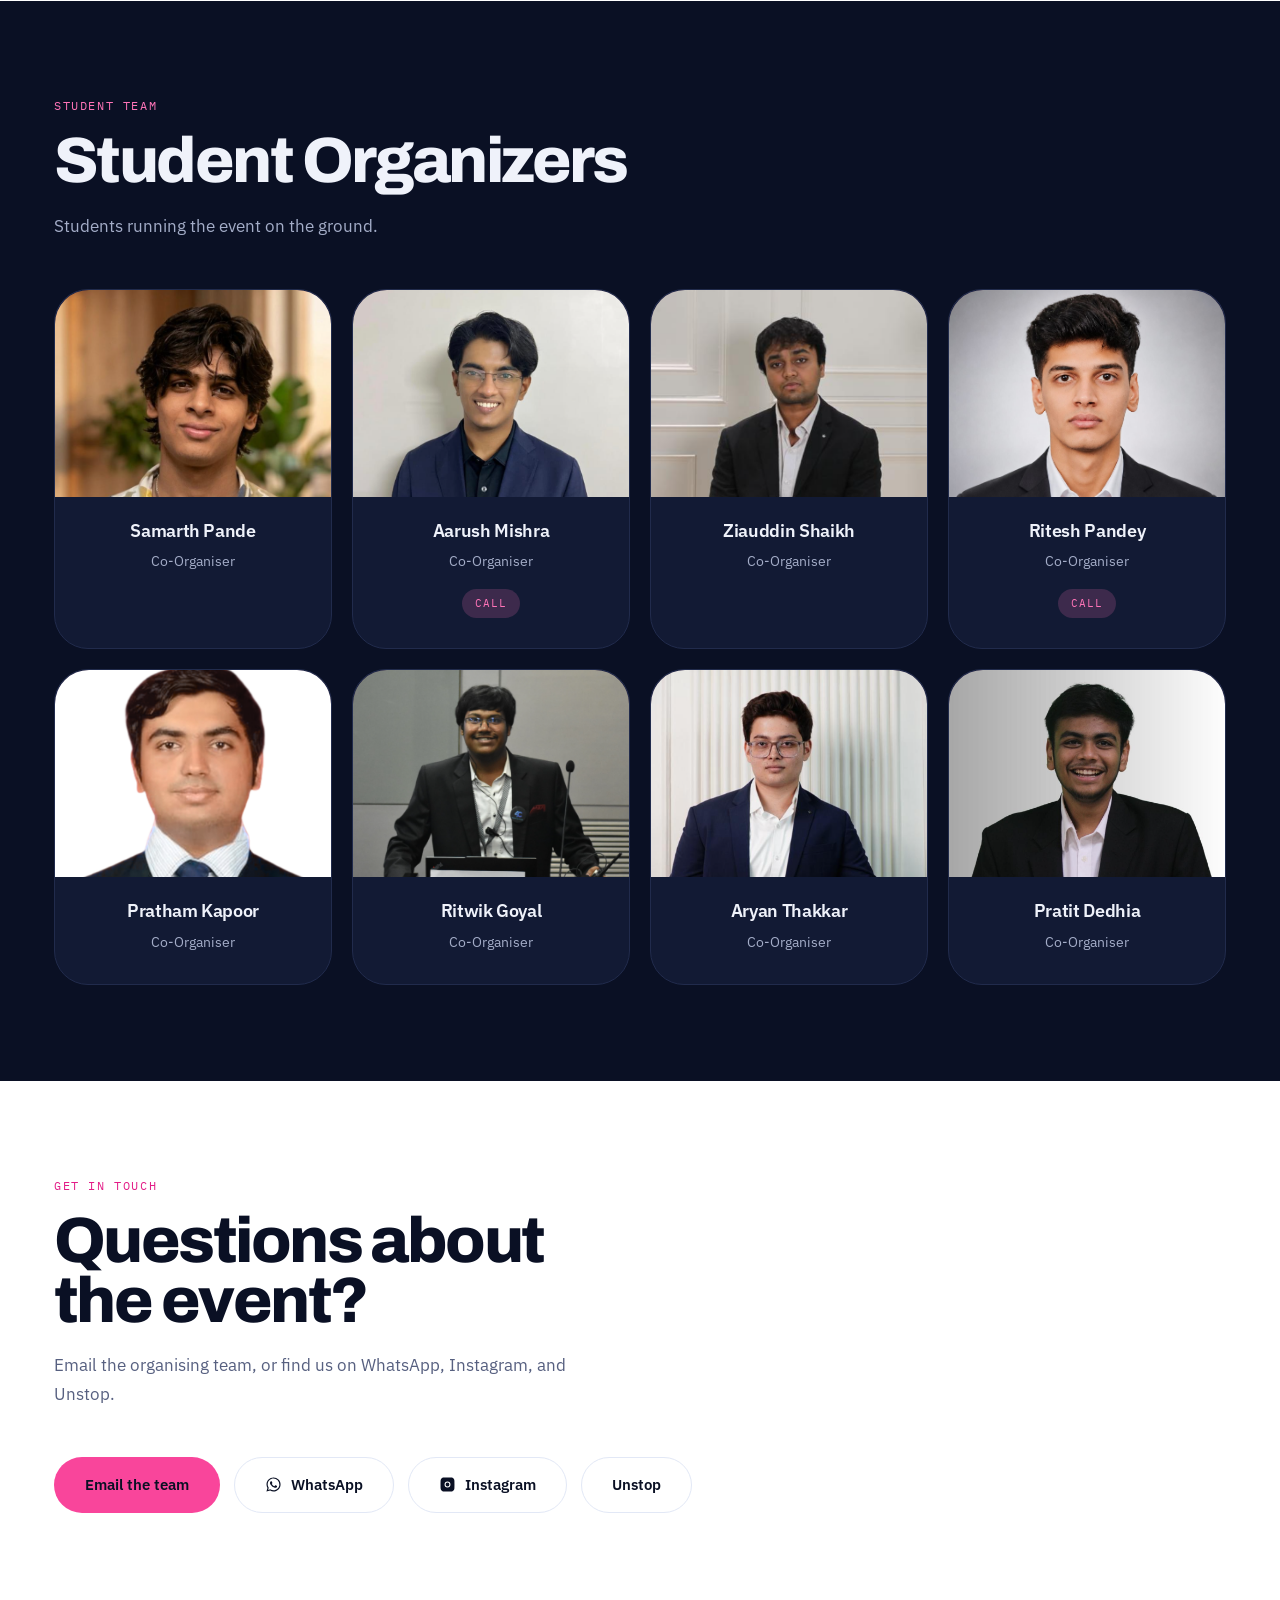
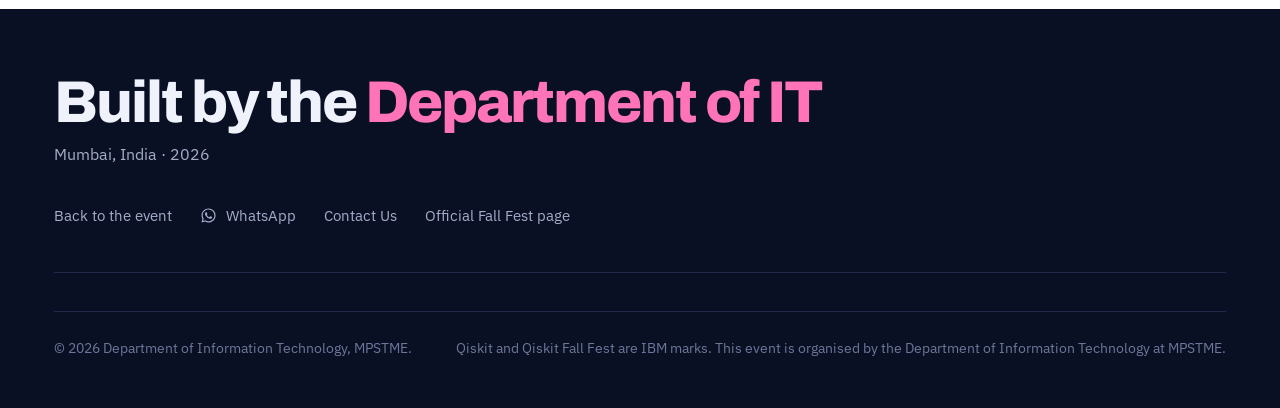
==== commit aba44e19: "Merge remote-tracking branch 'origin/main'" ====
--- a/team.html
+++ b/team.html
@@ -219,6 +219,10 @@
 .social-ico{width:17px;height:17px;flex:none;display:block;fill:currentColor;}
 a:has(> .social-ico){display:inline-flex;align-items:center;gap:9px;}
 </style>
+<script>
+  window.va = window.va || function () { (window.vaq = window.vaq || []).push(arguments); };
+</script>
+<script defer src="/_vercel/insights/script.js"></script>
 </head>
 <body>
 <canvas id="quantum-interference" aria-hidden="true"></canvas>
@@ -347,49 +351,43 @@
         <div class="avatar"><img src="assets/samarth-pande.png" alt="Samarth Pande" width="132" height="132"></div>
         <h3>Samarth Pande</h3>
         <span class="role">Co-Organiser</span>
-        <div class="member-links"><a href="https://www.linkedin.com/in/sam1510/" target="_blank" rel="noopener noreferrer">LinkedIn</a></div>
       </article>
       <article class="member">
         <div class="avatar"><img src="assets/aarush-mishra.png" alt="Aarush Mishra" width="132" height="132"></div>
         <h3>Aarush Mishra</h3>
         <span class="role">Co-Organiser</span>
-        <div class="member-links"><a href="tel:+919321694430">Call</a><a href="https://www.linkedin.com/in/aarushmishra16/" target="_blank" rel="noopener noreferrer">LinkedIn</a></div>
+        <div class="member-links"><a href="tel:+919321694430">Call</a></div>
       </article>
       <article class="member">
         <div class="avatar"><img src="assets/ziauddin-shaikh.png" alt="Ziauddin Shaikh" width="132" height="132"></div>
         <h3>Ziauddin Shaikh</h3>
         <span class="role">Co-Organiser</span>
-        <div class="member-links"><a href="https://www.linkedin.com/in/shaik-ziauddin-684929322/" target="_blank" rel="noopener noreferrer">LinkedIn</a></div>
       </article>
       <article class="member">
         <div class="avatar"><img class="ritesh-photo" src="assets/ritesh-pandey.jpg" alt="Ritesh Pandey" width="132" height="132"></div>
         <h3>Ritesh Pandey</h3>
         <span class="role">Co-Organiser</span>
-        <div class="member-links"><a href="tel:+919987827154">Call</a><a href="https://www.linkedin.com/in/ritesh-p-63b357327/" target="_blank" rel="noopener noreferrer">LinkedIn</a></div>
+        <div class="member-links"><a href="tel:+919987827154">Call</a></div>
       </article>
       <article class="member">
         <div class="avatar"><img class="pratham-photo" src="assets/pratham-kapoor.png" alt="Pratham Kapoor" width="132" height="132"></div>
         <h3>Pratham Kapoor</h3>
         <span class="role">Co-Organiser</span>
-        <div class="member-links"><a href="https://www.linkedin.com/in/pratham-kapoor-9a79812a3/" target="_blank" rel="noopener noreferrer">LinkedIn</a></div>
       </article>
       <article class="member">
         <div class="avatar"><img src="assets/ritwik-goyal.png" alt="Ritwik Goyal" width="132" height="132"></div>
         <h3>Ritwik Goyal</h3>
         <span class="role">Co-Organiser</span>
-        <div class="member-links"><a href="https://www.linkedin.com/in/ritwik-goyal-910b22319/" target="_blank" rel="noopener noreferrer">LinkedIn</a></div>
       </article>
       <article class="member">
         <div class="avatar"><img src="assets/aryan-thakkar.png" alt="Aryan Thakkar" width="132" height="132"></div>
         <h3>Aryan Thakkar</h3>
         <span class="role">Co-Organiser</span>
-        <div class="member-links"><a href="https://www.linkedin.com/in/aryannthakkar/" target="_blank" rel="noopener noreferrer">LinkedIn</a></div>
       </article>
       <article class="member">
         <div class="avatar"><img src="assets/pratit-dedhia.png" alt="Pratit Dedhia" width="132" height="132"></div>
         <h3>Pratit Dedhia</h3>
         <span class="role">Co-Organiser</span>
-        <div class="member-links"><a href="https://www.linkedin.com/in/pratit-dedhia-63184b284/" target="_blank" rel="noopener noreferrer">LinkedIn</a></div>
       </article>
     </div>
   </div>
@@ -404,7 +402,7 @@
     </div>
     <div style="display:flex;gap:14px;flex-wrap:wrap;">
       <a class="btn btn-primary" href="mailto:qiskitfallfest.mpstme@gmail.com">Email the team</a>
-      <a class="btn btn-ghost" href="https://chat.whatsapp.com/JJDzp7J0XCeKD4kSAtVxeU" target="_blank" rel="noopener noreferrer"><svg class="social-ico" viewBox="0 0 24 24" aria-hidden="true"><path d="M12.04 2C6.58 2 2.13 6.45 2.13 11.91c0 1.75.46 3.46 1.32 4.96L2 22l5.25-1.38a9.9 9.9 0 004.79 1.22h.01c5.46 0 9.91-4.45 9.91-9.91 0-2.65-1.03-5.14-2.9-7.01A9.82 9.82 0 0012.04 2zm0 18.13a8.2 8.2 0 01-4.19-1.15l-.3-.18-3.12.82.83-3.04-.2-.31a8.22 8.22 0 01-1.26-4.36c0-4.54 3.7-8.23 8.24-8.23a8.2 8.2 0 018.23 8.24c0 4.54-3.69 8.21-8.23 8.21zm4.52-6.16c-.25-.12-1.47-.72-1.69-.81-.23-.08-.39-.12-.56.13-.16.24-.64.8-.78.97-.15.16-.29.18-.53.06-.25-.12-1.05-.39-1.99-1.23-.74-.66-1.23-1.47-1.38-1.71-.14-.25-.02-.38.11-.5.11-.11.25-.29.37-.43.12-.15.16-.25.25-.41.08-.17.04-.31-.02-.43-.06-.12-.55-1.34-.76-1.83-.2-.48-.4-.42-.55-.42l-.47-.01c-.16 0-.43.06-.65.31-.22.24-.86.84-.86 2.05s.88 2.38 1 2.54c.13.17 1.73 2.65 4.19 3.71.58.26 1.04.41 1.4.52.59.19 1.13.16 1.55.1.47-.07 1.47-.6 1.67-1.18.21-.58.21-1.07.15-1.18-.06-.11-.22-.17-.47-.29z"/></svg>WhatsApp</a>
+      <a class="btn btn-ghost" href="https://wa.me/919321694430" target="_blank" rel="noopener"><svg class="social-ico" viewBox="0 0 24 24" aria-hidden="true"><path d="M12.04 2C6.58 2 2.13 6.45 2.13 11.91c0 1.75.46 3.46 1.32 4.96L2 22l5.25-1.38a9.9 9.9 0 004.79 1.22h.01c5.46 0 9.91-4.45 9.91-9.91 0-2.65-1.03-5.14-2.9-7.01A9.82 9.82 0 0012.04 2zm0 18.13a8.2 8.2 0 01-4.19-1.15l-.3-.18-3.12.82.83-3.04-.2-.31a8.22 8.22 0 01-1.26-4.36c0-4.54 3.7-8.23 8.24-8.23a8.2 8.2 0 018.23 8.24c0 4.54-3.69 8.21-8.23 8.21zm4.52-6.16c-.25-.12-1.47-.72-1.69-.81-.23-.08-.39-.12-.56.13-.16.24-.64.8-.78.97-.15.16-.29.18-.53.06-.25-.12-1.05-.39-1.99-1.23-.74-.66-1.23-1.47-1.38-1.71-.14-.25-.02-.38.11-.5.11-.11.25-.29.37-.43.12-.15.16-.25.25-.41.08-.17.04-.31-.02-.43-.06-.12-.55-1.34-.76-1.83-.2-.48-.4-.42-.55-.42l-.47-.01c-.16 0-.43.06-.65.31-.22.24-.86.84-.86 2.05s.88 2.38 1 2.54c.13.17 1.73 2.65 4.19 3.71.58.26 1.04.41 1.4.52.59.19 1.13.16 1.55.1.47-.07 1.47-.6 1.67-1.18.21-.58.21-1.07.15-1.18-.06-.11-.22-.17-.47-.29z"/></svg>WhatsApp</a>
       <a class="btn btn-ghost" href="https://www.instagram.com/qiskitff.mpstme" target="_blank" rel="noopener"><svg class="social-ico" viewBox="0 0 24 24" aria-hidden="true"><path d="M12 2.16c3.2 0 3.58.01 4.85.07 1.17.05 1.8.25 2.23.41.56.22.96.48 1.38.9.42.42.68.82.9 1.38.16.42.36 1.06.41 2.23.06 1.27.07 1.65.07 4.85s-.01 3.58-.07 4.85c-.05 1.17-.25 1.8-.41 2.23-.22.56-.48.96-.9 1.38-.42.42-.82.68-1.38.9-.42.16-1.06.36-2.23.41-1.27.06-1.65.07-4.85.07s-3.58-.01-4.85-.07c-1.17-.05-1.8-.25-2.23-.41-.56-.22-.96-.48-1.38-.9-.42-.42-.68-.82-.9-1.38-.16-.42-.36-1.06-.41-2.23C2.17 15.58 2.16 15.2 2.16 12s.01-3.58.07-4.85c.05-1.17.25-1.8.41-2.23.22-.56.48-.96.9-1.38.42-.42.82-.68 1.38-.9.42-.16 1.06-.36 2.23-.41C8.42 2.17 8.8 2.16 12 2.16zm0 5.68a4.16 4.16 0 100 8.32 4.16 4.16 0 000-8.32zm0 6.86a2.7 2.7 0 110-5.4 2.7 2.7 0 010 5.4zm5.3-7.02a.97.97 0 11-1.94 0 .97.97 0 011.94 0z"/></svg>Instagram</a>
       <a class="btn btn-ghost" href="https://unstop.com/p/qiskit-fall-fest-at-mpstme-mukesh-patel-school-of-technology-management-and-engineering-nmims-mumbai-1748182#tab-discussion" target="_blank" rel="noopener">Unstop</a>
     </div>
@@ -422,7 +420,7 @@
       </div>
       <div class="built-links">
         <a href="index.html">Back to the event</a>
-        <a href="https://chat.whatsapp.com/JJDzp7J0XCeKD4kSAtVxeU" target="_blank" rel="noopener noreferrer"><svg class="social-ico" viewBox="0 0 24 24" aria-hidden="true"><path d="M12.04 2C6.58 2 2.13 6.45 2.13 11.91c0 1.75.46 3.46 1.32 4.96L2 22l5.25-1.38a9.9 9.9 0 004.79 1.22h.01c5.46 0 9.91-4.45 9.91-9.91 0-2.65-1.03-5.14-2.9-7.01A9.82 9.82 0 0012.04 2zm0 18.13a8.2 8.2 0 01-4.19-1.15l-.3-.18-3.12.82.83-3.04-.2-.31a8.22 8.22 0 01-1.26-4.36c0-4.54 3.7-8.23 8.24-8.23a8.2 8.2 0 018.23 8.24c0 4.54-3.69 8.21-8.23 8.21zm4.52-6.16c-.25-.12-1.47-.72-1.69-.81-.23-.08-.39-.12-.56.13-.16.24-.64.8-.78.97-.15.16-.29.18-.53.06-.25-.12-1.05-.39-1.99-1.23-.74-.66-1.23-1.47-1.38-1.71-.14-.25-.02-.38.11-.5.11-.11.25-.29.37-.43.12-.15.16-.25.25-.41.08-.17.04-.31-.02-.43-.06-.12-.55-1.34-.76-1.83-.2-.48-.4-.42-.55-.42l-.47-.01c-.16 0-.43.06-.65.31-.22.24-.86.84-.86 2.05s.88 2.38 1 2.54c.13.17 1.73 2.65 4.19 3.71.58.26 1.04.41 1.4.52.59.19 1.13.16 1.55.1.47-.07 1.47-.6 1.67-1.18.21-.58.21-1.07.15-1.18-.06-.11-.22-.17-.47-.29z"/></svg>WhatsApp</a>
+        <a href="https://wa.me/919321694430" target="_blank" rel="noopener"><svg class="social-ico" viewBox="0 0 24 24" aria-hidden="true"><path d="M12.04 2C6.58 2 2.13 6.45 2.13 11.91c0 1.75.46 3.46 1.32 4.96L2 22l5.25-1.38a9.9 9.9 0 004.79 1.22h.01c5.46 0 9.91-4.45 9.91-9.91 0-2.65-1.03-5.14-2.9-7.01A9.82 9.82 0 0012.04 2zm0 18.13a8.2 8.2 0 01-4.19-1.15l-.3-.18-3.12.82.83-3.04-.2-.31a8.22 8.22 0 01-1.26-4.36c0-4.54 3.7-8.23 8.24-8.23a8.2 8.2 0 018.23 8.24c0 4.54-3.69 8.21-8.23 8.21zm4.52-6.16c-.25-.12-1.47-.72-1.69-.81-.23-.08-.39-.12-.56.13-.16.24-.64.8-.78.97-.15.16-.29.18-.53.06-.25-.12-1.05-.39-1.99-1.23-.74-.66-1.23-1.47-1.38-1.71-.14-.25-.02-.38.11-.5.11-.11.25-.29.37-.43.12-.15.16-.25.25-.41.08-.17.04-.31-.02-.43-.06-.12-.55-1.34-.76-1.83-.2-.48-.4-.42-.55-.42l-.47-.01c-.16 0-.43.06-.65.31-.22.24-.86.84-.86 2.05s.88 2.38 1 2.54c.13.17 1.73 2.65 4.19 3.71.58.26 1.04.41 1.4.52.59.19 1.13.16 1.55.1.47-.07 1.47-.6 1.67-1.18.21-.58.21-1.07.15-1.18-.06-.11-.22-.17-.47-.29z"/></svg>WhatsApp</a>
         <a href="mailto:qiskitfallfest.mpstme@gmail.com">Contact Us</a>
         <a href="https://www.ibm.com/quantum/blog/qiskit-fall-fest-2026">Official Fall Fest page</a>
       </div>
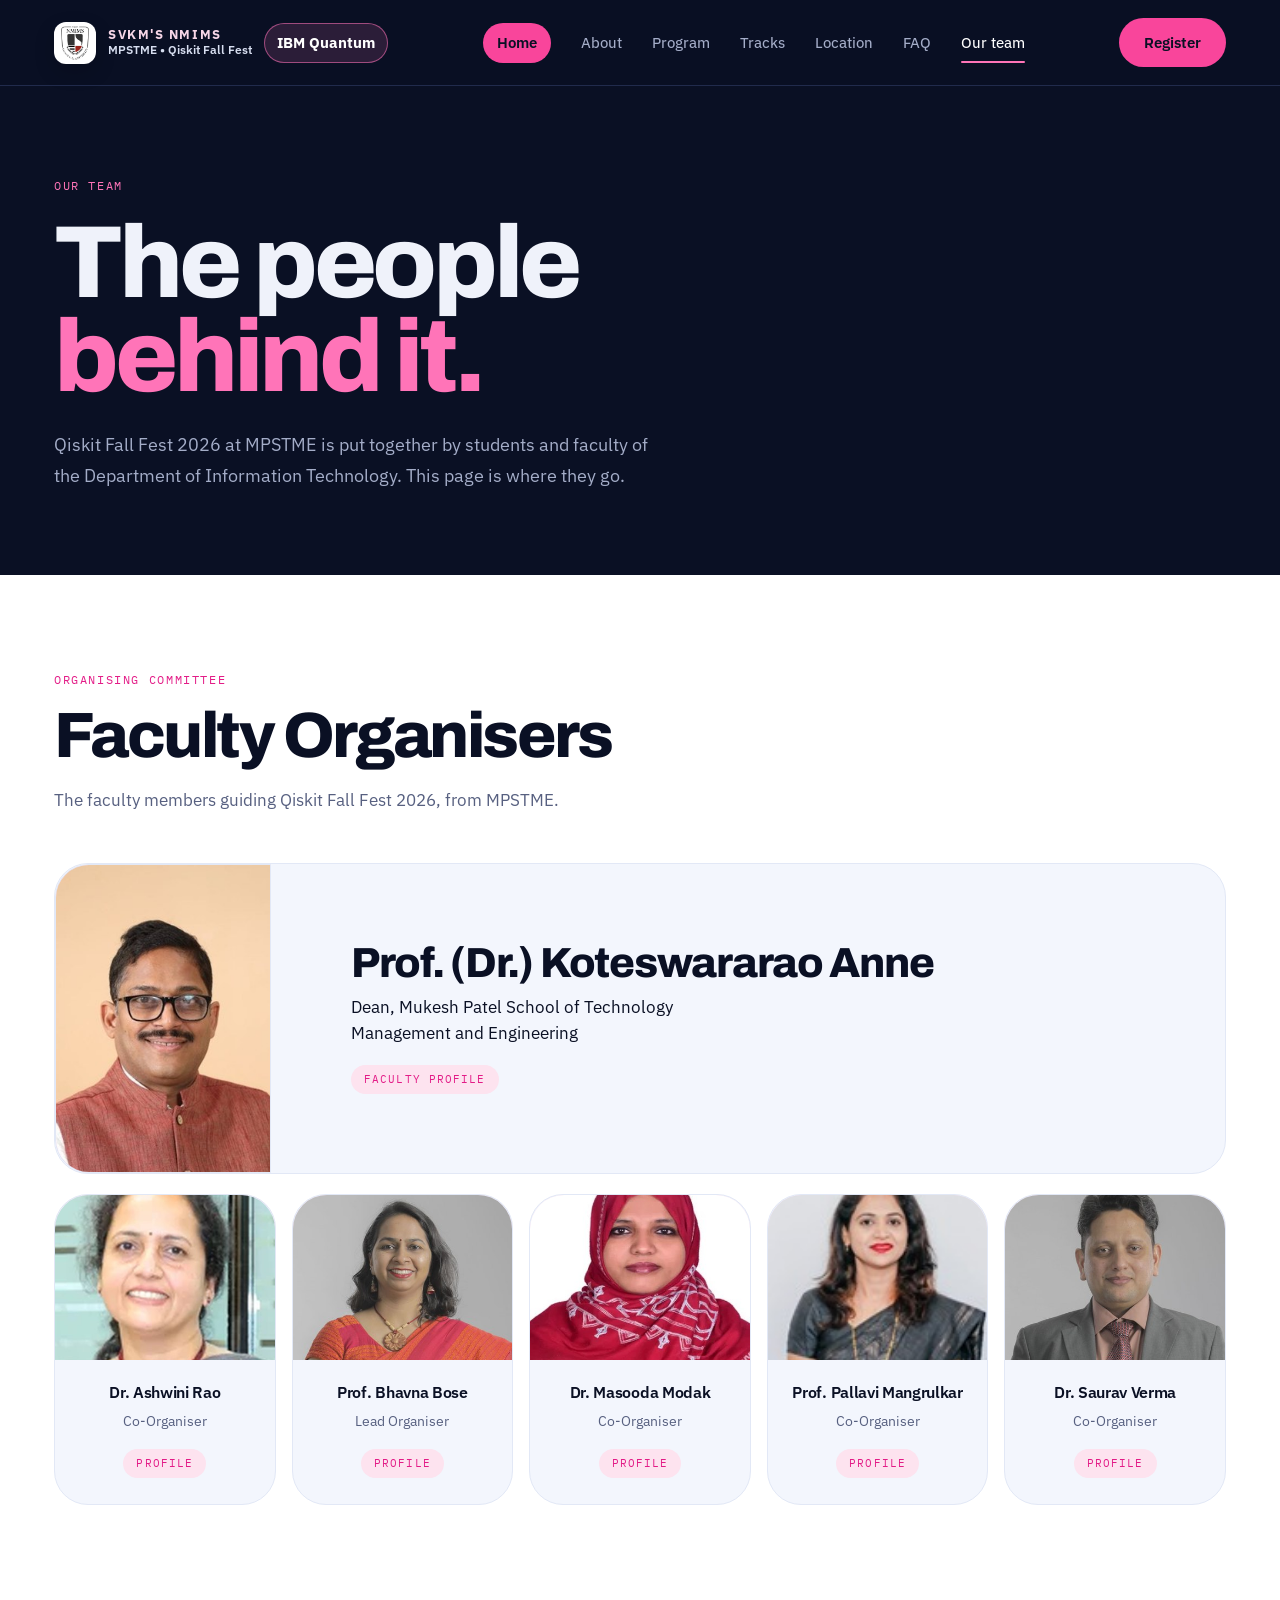
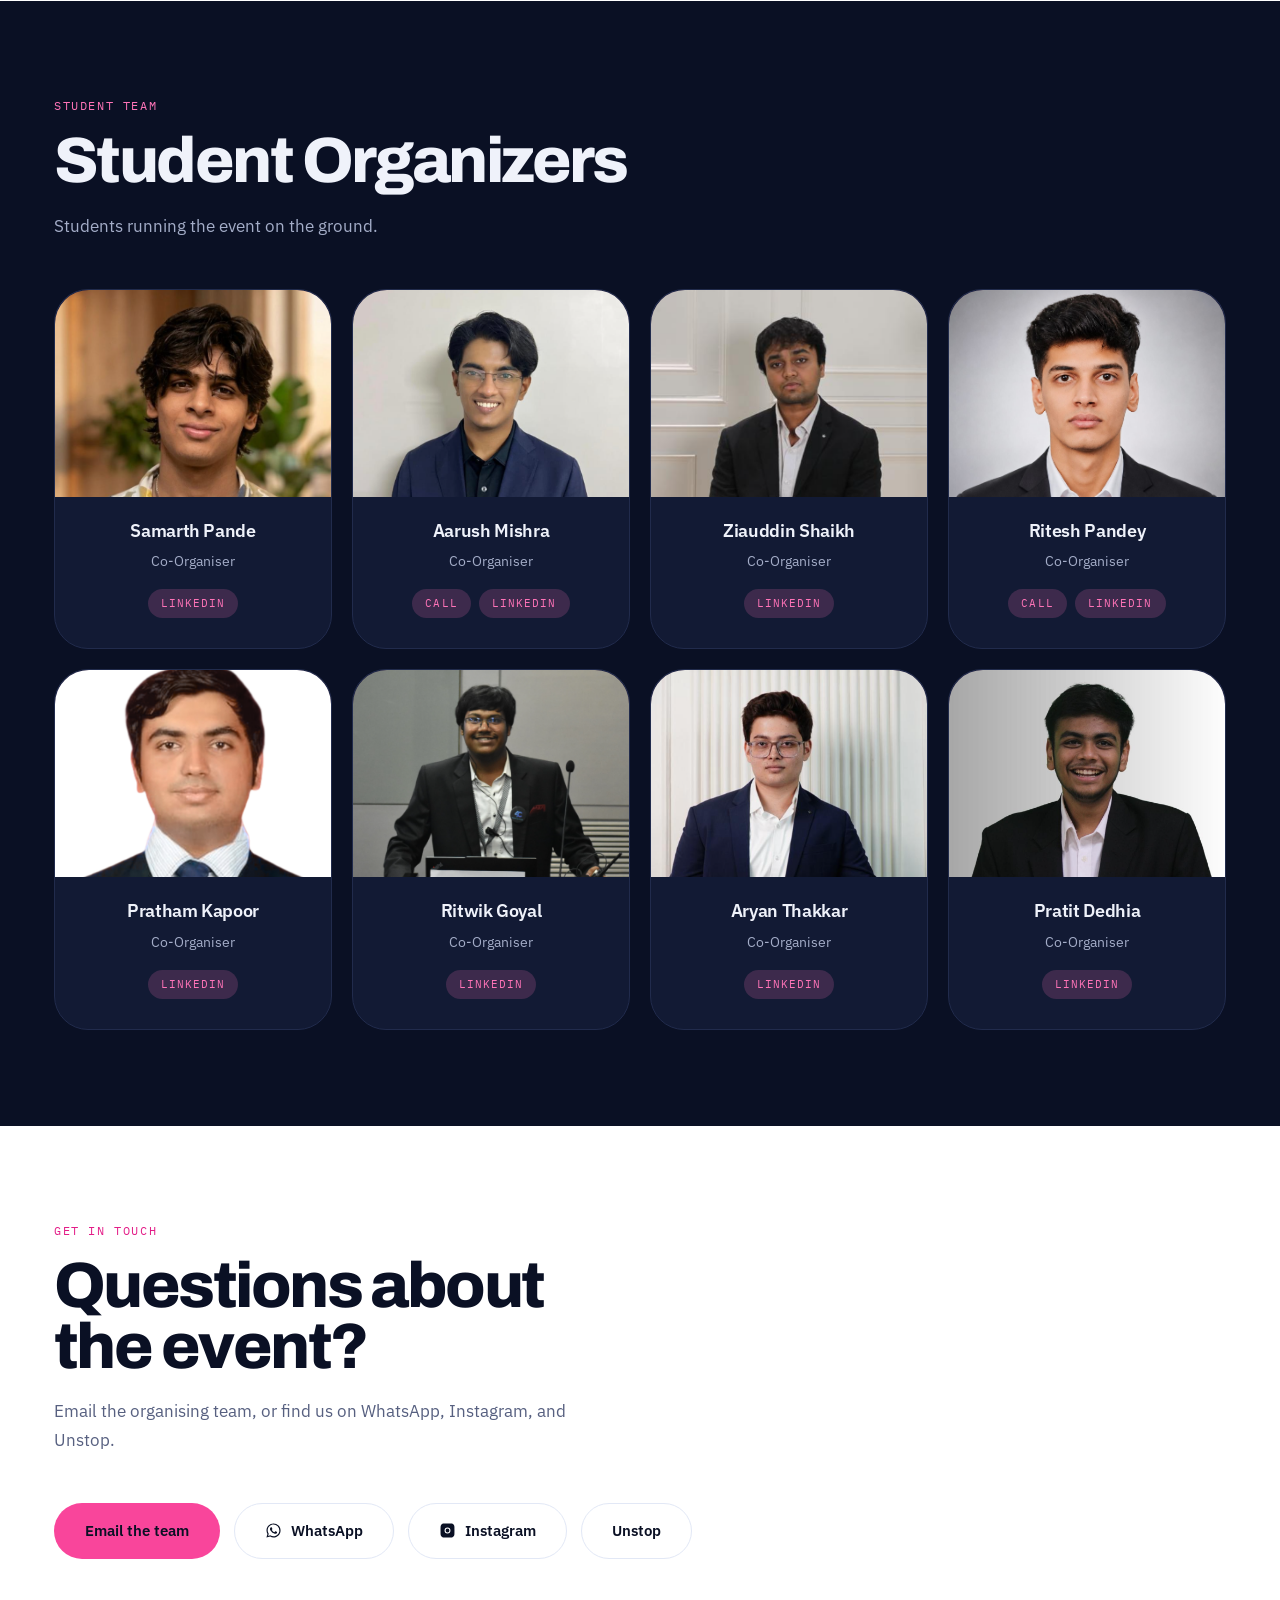
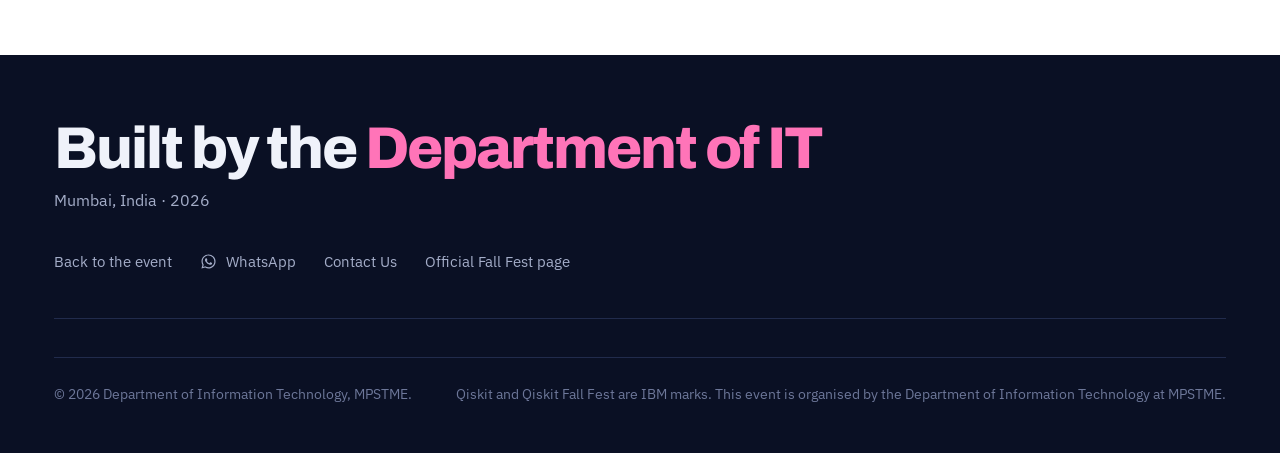
==== commit c94b28e7: "Merge remote-tracking branch 'pratham/main'" ====
--- a/team.html
+++ b/team.html
@@ -351,43 +351,49 @@
         <div class="avatar"><img src="assets/samarth-pande.png" alt="Samarth Pande" width="132" height="132"></div>
         <h3>Samarth Pande</h3>
         <span class="role">Co-Organiser</span>
+        <div class="member-links"><a href="https://www.linkedin.com/in/sam1510/" target="_blank" rel="noopener noreferrer">LinkedIn</a></div>
       </article>
       <article class="member">
         <div class="avatar"><img src="assets/aarush-mishra.png" alt="Aarush Mishra" width="132" height="132"></div>
         <h3>Aarush Mishra</h3>
         <span class="role">Co-Organiser</span>
-        <div class="member-links"><a href="tel:+919321694430">Call</a></div>
+        <div class="member-links"><a href="tel:+919321694430">Call</a><a href="https://www.linkedin.com/in/aarushmishra16/" target="_blank" rel="noopener noreferrer">LinkedIn</a></div>
       </article>
       <article class="member">
         <div class="avatar"><img src="assets/ziauddin-shaikh.png" alt="Ziauddin Shaikh" width="132" height="132"></div>
         <h3>Ziauddin Shaikh</h3>
         <span class="role">Co-Organiser</span>
+        <div class="member-links"><a href="https://www.linkedin.com/in/shaik-ziauddin-684929322/" target="_blank" rel="noopener noreferrer">LinkedIn</a></div>
       </article>
       <article class="member">
         <div class="avatar"><img class="ritesh-photo" src="assets/ritesh-pandey.jpg" alt="Ritesh Pandey" width="132" height="132"></div>
         <h3>Ritesh Pandey</h3>
         <span class="role">Co-Organiser</span>
-        <div class="member-links"><a href="tel:+919987827154">Call</a></div>
+        <div class="member-links"><a href="tel:+919987827154">Call</a><a href="https://www.linkedin.com/in/ritesh-p-63b357327/" target="_blank" rel="noopener noreferrer">LinkedIn</a></div>
       </article>
       <article class="member">
         <div class="avatar"><img class="pratham-photo" src="assets/pratham-kapoor.png" alt="Pratham Kapoor" width="132" height="132"></div>
         <h3>Pratham Kapoor</h3>
         <span class="role">Co-Organiser</span>
+        <div class="member-links"><a href="https://www.linkedin.com/in/pratham-kapoor-9a79812a3/" target="_blank" rel="noopener noreferrer">LinkedIn</a></div>
       </article>
       <article class="member">
         <div class="avatar"><img src="assets/ritwik-goyal.png" alt="Ritwik Goyal" width="132" height="132"></div>
         <h3>Ritwik Goyal</h3>
         <span class="role">Co-Organiser</span>
+        <div class="member-links"><a href="https://www.linkedin.com/in/ritwik-goyal-910b22319/" target="_blank" rel="noopener noreferrer">LinkedIn</a></div>
       </article>
       <article class="member">
         <div class="avatar"><img src="assets/aryan-thakkar.png" alt="Aryan Thakkar" width="132" height="132"></div>
         <h3>Aryan Thakkar</h3>
         <span class="role">Co-Organiser</span>
+        <div class="member-links"><a href="https://www.linkedin.com/in/aryannthakkar/" target="_blank" rel="noopener noreferrer">LinkedIn</a></div>
       </article>
       <article class="member">
         <div class="avatar"><img src="assets/pratit-dedhia.png" alt="Pratit Dedhia" width="132" height="132"></div>
         <h3>Pratit Dedhia</h3>
         <span class="role">Co-Organiser</span>
+        <div class="member-links"><a href="https://www.linkedin.com/in/pratit-dedhia-63184b284/" target="_blank" rel="noopener noreferrer">LinkedIn</a></div>
       </article>
     </div>
   </div>
@@ -402,7 +408,7 @@
     </div>
     <div style="display:flex;gap:14px;flex-wrap:wrap;">
       <a class="btn btn-primary" href="mailto:qiskitfallfest.mpstme@gmail.com">Email the team</a>
-      <a class="btn btn-ghost" href="https://wa.me/919321694430" target="_blank" rel="noopener"><svg class="social-ico" viewBox="0 0 24 24" aria-hidden="true"><path d="M12.04 2C6.58 2 2.13 6.45 2.13 11.91c0 1.75.46 3.46 1.32 4.96L2 22l5.25-1.38a9.9 9.9 0 004.79 1.22h.01c5.46 0 9.91-4.45 9.91-9.91 0-2.65-1.03-5.14-2.9-7.01A9.82 9.82 0 0012.04 2zm0 18.13a8.2 8.2 0 01-4.19-1.15l-.3-.18-3.12.82.83-3.04-.2-.31a8.22 8.22 0 01-1.26-4.36c0-4.54 3.7-8.23 8.24-8.23a8.2 8.2 0 018.23 8.24c0 4.54-3.69 8.21-8.23 8.21zm4.52-6.16c-.25-.12-1.47-.72-1.69-.81-.23-.08-.39-.12-.56.13-.16.24-.64.8-.78.97-.15.16-.29.18-.53.06-.25-.12-1.05-.39-1.99-1.23-.74-.66-1.23-1.47-1.38-1.71-.14-.25-.02-.38.11-.5.11-.11.25-.29.37-.43.12-.15.16-.25.25-.41.08-.17.04-.31-.02-.43-.06-.12-.55-1.34-.76-1.83-.2-.48-.4-.42-.55-.42l-.47-.01c-.16 0-.43.06-.65.31-.22.24-.86.84-.86 2.05s.88 2.38 1 2.54c.13.17 1.73 2.65 4.19 3.71.58.26 1.04.41 1.4.52.59.19 1.13.16 1.55.1.47-.07 1.47-.6 1.67-1.18.21-.58.21-1.07.15-1.18-.06-.11-.22-.17-.47-.29z"/></svg>WhatsApp</a>
+      <a class="btn btn-ghost" href="https://chat.whatsapp.com/JJDzp7J0XCeKD4kSAtVxeU" target="_blank" rel="noopener noreferrer"><svg class="social-ico" viewBox="0 0 24 24" aria-hidden="true"><path d="M12.04 2C6.58 2 2.13 6.45 2.13 11.91c0 1.75.46 3.46 1.32 4.96L2 22l5.25-1.38a9.9 9.9 0 004.79 1.22h.01c5.46 0 9.91-4.45 9.91-9.91 0-2.65-1.03-5.14-2.9-7.01A9.82 9.82 0 0012.04 2zm0 18.13a8.2 8.2 0 01-4.19-1.15l-.3-.18-3.12.82.83-3.04-.2-.31a8.22 8.22 0 01-1.26-4.36c0-4.54 3.7-8.23 8.24-8.23a8.2 8.2 0 018.23 8.24c0 4.54-3.69 8.21-8.23 8.21zm4.52-6.16c-.25-.12-1.47-.72-1.69-.81-.23-.08-.39-.12-.56.13-.16.24-.64.8-.78.97-.15.16-.29.18-.53.06-.25-.12-1.05-.39-1.99-1.23-.74-.66-1.23-1.47-1.38-1.71-.14-.25-.02-.38.11-.5.11-.11.25-.29.37-.43.12-.15.16-.25.25-.41.08-.17.04-.31-.02-.43-.06-.12-.55-1.34-.76-1.83-.2-.48-.4-.42-.55-.42l-.47-.01c-.16 0-.43.06-.65.31-.22.24-.86.84-.86 2.05s.88 2.38 1 2.54c.13.17 1.73 2.65 4.19 3.71.58.26 1.04.41 1.4.52.59.19 1.13.16 1.55.1.47-.07 1.47-.6 1.67-1.18.21-.58.21-1.07.15-1.18-.06-.11-.22-.17-.47-.29z"/></svg>WhatsApp</a>
       <a class="btn btn-ghost" href="https://www.instagram.com/qiskitff.mpstme" target="_blank" rel="noopener"><svg class="social-ico" viewBox="0 0 24 24" aria-hidden="true"><path d="M12 2.16c3.2 0 3.58.01 4.85.07 1.17.05 1.8.25 2.23.41.56.22.96.48 1.38.9.42.42.68.82.9 1.38.16.42.36 1.06.41 2.23.06 1.27.07 1.65.07 4.85s-.01 3.58-.07 4.85c-.05 1.17-.25 1.8-.41 2.23-.22.56-.48.96-.9 1.38-.42.42-.82.68-1.38.9-.42.16-1.06.36-2.23.41-1.27.06-1.65.07-4.85.07s-3.58-.01-4.85-.07c-1.17-.05-1.8-.25-2.23-.41-.56-.22-.96-.48-1.38-.9-.42-.42-.68-.82-.9-1.38-.16-.42-.36-1.06-.41-2.23C2.17 15.58 2.16 15.2 2.16 12s.01-3.58.07-4.85c.05-1.17.25-1.8.41-2.23.22-.56.48-.96.9-1.38.42-.42.82-.68 1.38-.9.42-.16 1.06-.36 2.23-.41C8.42 2.17 8.8 2.16 12 2.16zm0 5.68a4.16 4.16 0 100 8.32 4.16 4.16 0 000-8.32zm0 6.86a2.7 2.7 0 110-5.4 2.7 2.7 0 010 5.4zm5.3-7.02a.97.97 0 11-1.94 0 .97.97 0 011.94 0z"/></svg>Instagram</a>
       <a class="btn btn-ghost" href="https://unstop.com/p/qiskit-fall-fest-at-mpstme-mukesh-patel-school-of-technology-management-and-engineering-nmims-mumbai-1748182#tab-discussion" target="_blank" rel="noopener">Unstop</a>
     </div>
@@ -420,7 +426,7 @@
       </div>
       <div class="built-links">
         <a href="index.html">Back to the event</a>
-        <a href="https://wa.me/919321694430" target="_blank" rel="noopener"><svg class="social-ico" viewBox="0 0 24 24" aria-hidden="true"><path d="M12.04 2C6.58 2 2.13 6.45 2.13 11.91c0 1.75.46 3.46 1.32 4.96L2 22l5.25-1.38a9.9 9.9 0 004.79 1.22h.01c5.46 0 9.91-4.45 9.91-9.91 0-2.65-1.03-5.14-2.9-7.01A9.82 9.82 0 0012.04 2zm0 18.13a8.2 8.2 0 01-4.19-1.15l-.3-.18-3.12.82.83-3.04-.2-.31a8.22 8.22 0 01-1.26-4.36c0-4.54 3.7-8.23 8.24-8.23a8.2 8.2 0 018.23 8.24c0 4.54-3.69 8.21-8.23 8.21zm4.52-6.16c-.25-.12-1.47-.72-1.69-.81-.23-.08-.39-.12-.56.13-.16.24-.64.8-.78.97-.15.16-.29.18-.53.06-.25-.12-1.05-.39-1.99-1.23-.74-.66-1.23-1.47-1.38-1.71-.14-.25-.02-.38.11-.5.11-.11.25-.29.37-.43.12-.15.16-.25.25-.41.08-.17.04-.31-.02-.43-.06-.12-.55-1.34-.76-1.83-.2-.48-.4-.42-.55-.42l-.47-.01c-.16 0-.43.06-.65.31-.22.24-.86.84-.86 2.05s.88 2.38 1 2.54c.13.17 1.73 2.65 4.19 3.71.58.26 1.04.41 1.4.52.59.19 1.13.16 1.55.1.47-.07 1.47-.6 1.67-1.18.21-.58.21-1.07.15-1.18-.06-.11-.22-.17-.47-.29z"/></svg>WhatsApp</a>
+        <a href="https://chat.whatsapp.com/JJDzp7J0XCeKD4kSAtVxeU" target="_blank" rel="noopener noreferrer"><svg class="social-ico" viewBox="0 0 24 24" aria-hidden="true"><path d="M12.04 2C6.58 2 2.13 6.45 2.13 11.91c0 1.75.46 3.46 1.32 4.96L2 22l5.25-1.38a9.9 9.9 0 004.79 1.22h.01c5.46 0 9.91-4.45 9.91-9.91 0-2.65-1.03-5.14-2.9-7.01A9.82 9.82 0 0012.04 2zm0 18.13a8.2 8.2 0 01-4.19-1.15l-.3-.18-3.12.82.83-3.04-.2-.31a8.22 8.22 0 01-1.26-4.36c0-4.54 3.7-8.23 8.24-8.23a8.2 8.2 0 018.23 8.24c0 4.54-3.69 8.21-8.23 8.21zm4.52-6.16c-.25-.12-1.47-.72-1.69-.81-.23-.08-.39-.12-.56.13-.16.24-.64.8-.78.97-.15.16-.29.18-.53.06-.25-.12-1.05-.39-1.99-1.23-.74-.66-1.23-1.47-1.38-1.71-.14-.25-.02-.38.11-.5.11-.11.25-.29.37-.43.12-.15.16-.25.25-.41.08-.17.04-.31-.02-.43-.06-.12-.55-1.34-.76-1.83-.2-.48-.4-.42-.55-.42l-.47-.01c-.16 0-.43.06-.65.31-.22.24-.86.84-.86 2.05s.88 2.38 1 2.54c.13.17 1.73 2.65 4.19 3.71.58.26 1.04.41 1.4.52.59.19 1.13.16 1.55.1.47-.07 1.47-.6 1.67-1.18.21-.58.21-1.07.15-1.18-.06-.11-.22-.17-.47-.29z"/></svg>WhatsApp</a>
         <a href="mailto:qiskitfallfest.mpstme@gmail.com">Contact Us</a>
         <a href="https://www.ibm.com/quantum/blog/qiskit-fall-fest-2026">Official Fall Fest page</a>
       </div>
